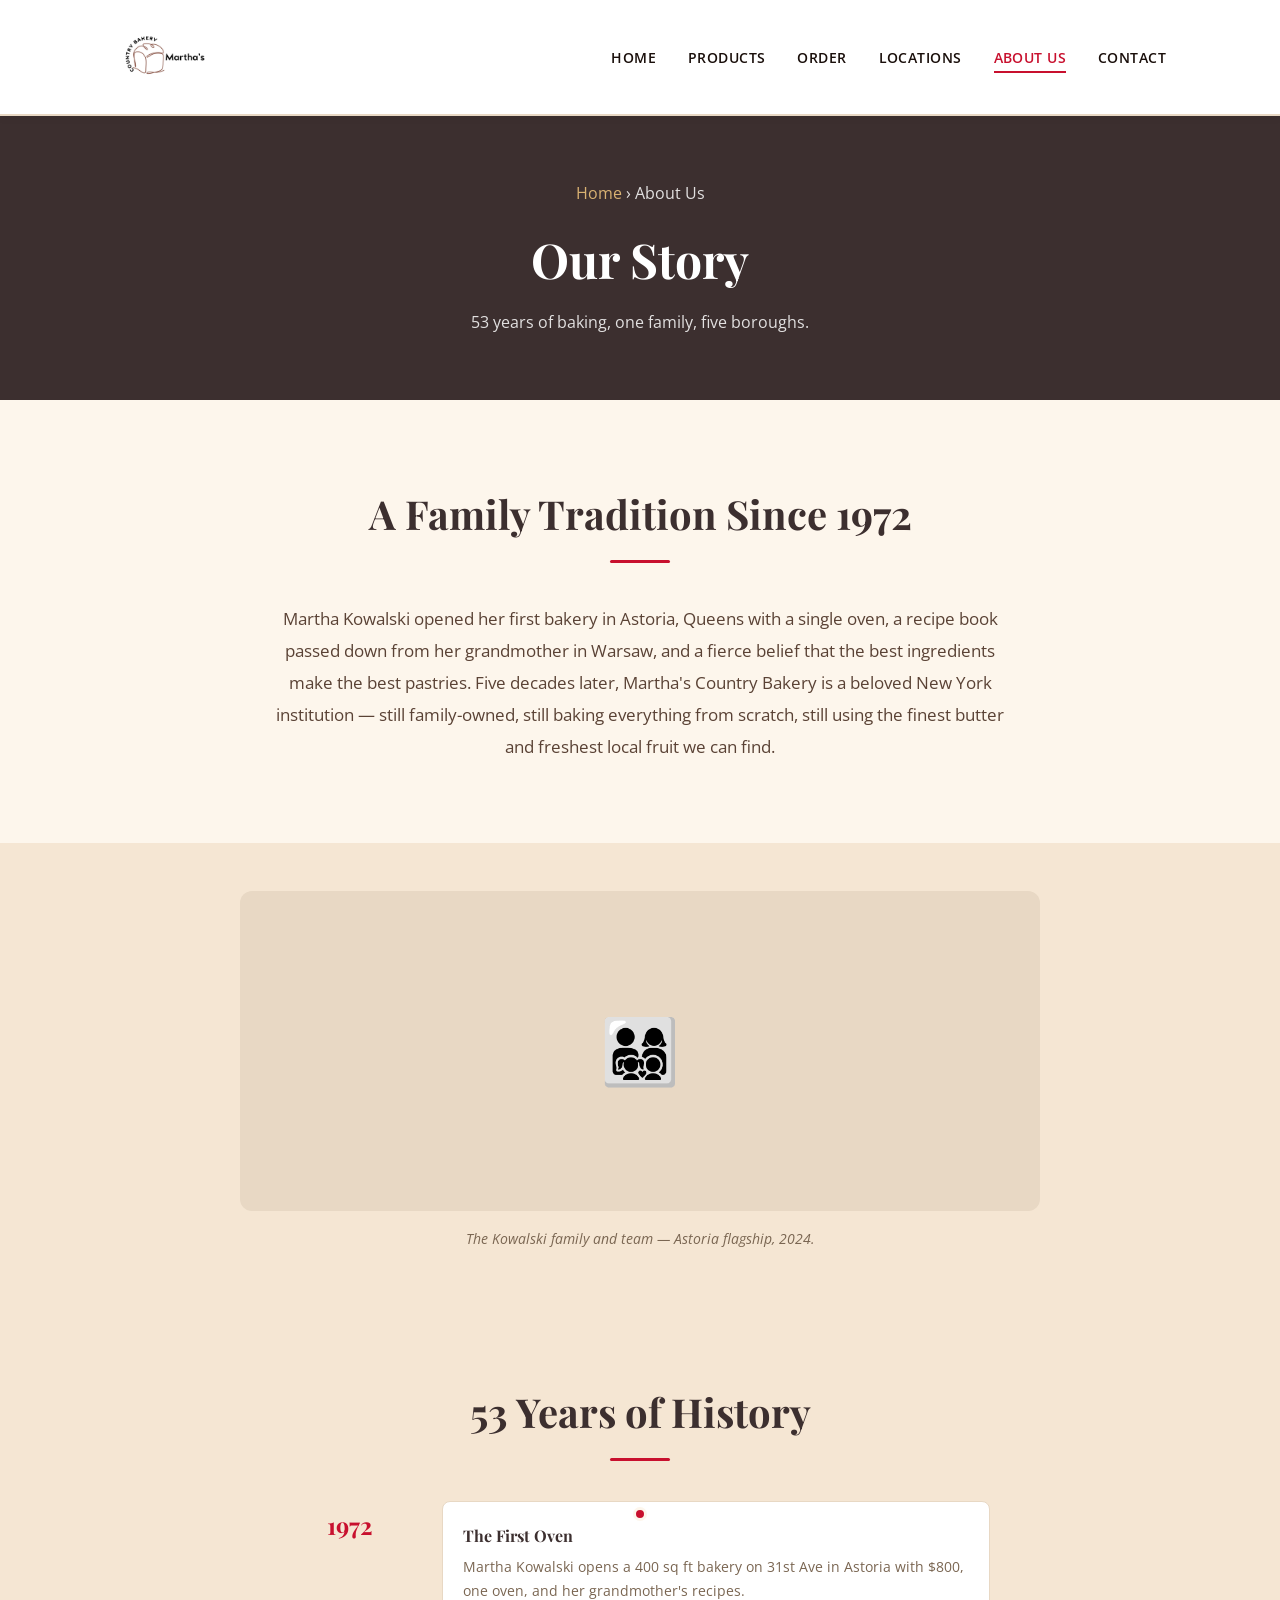
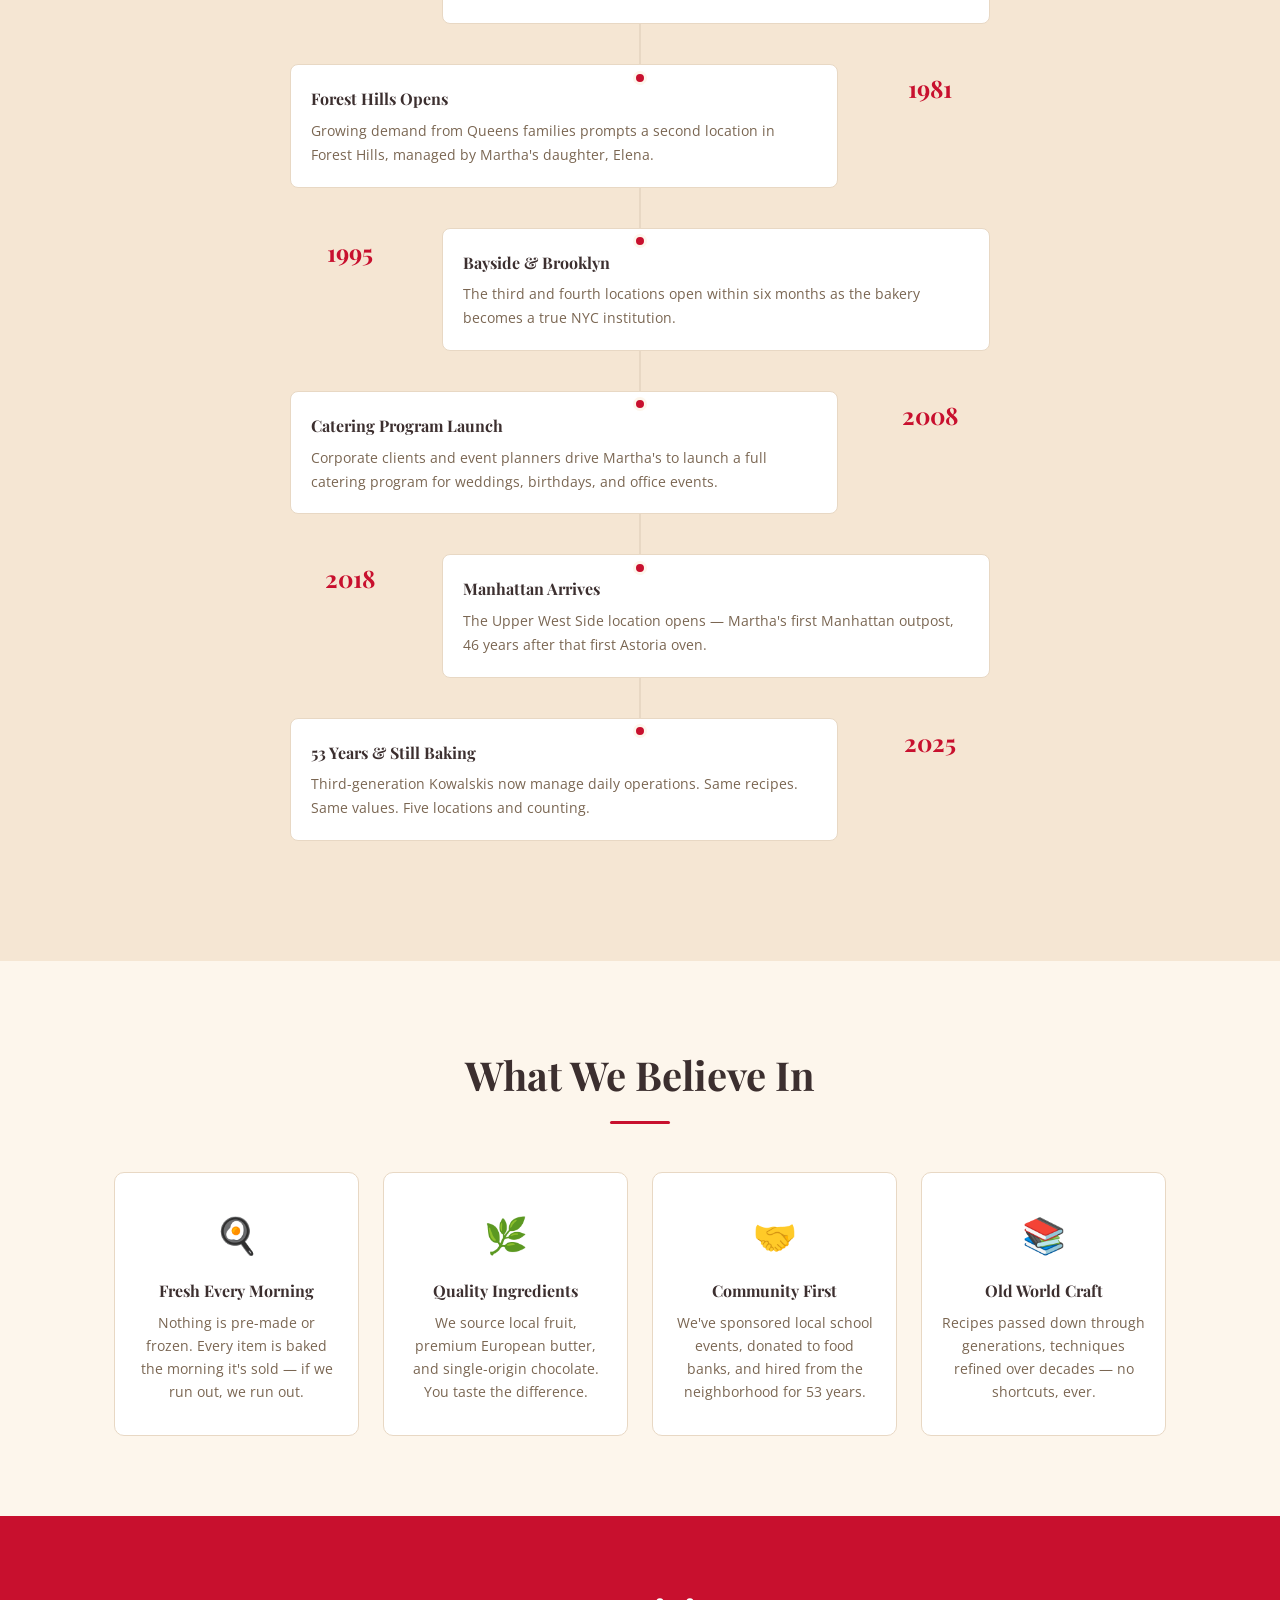
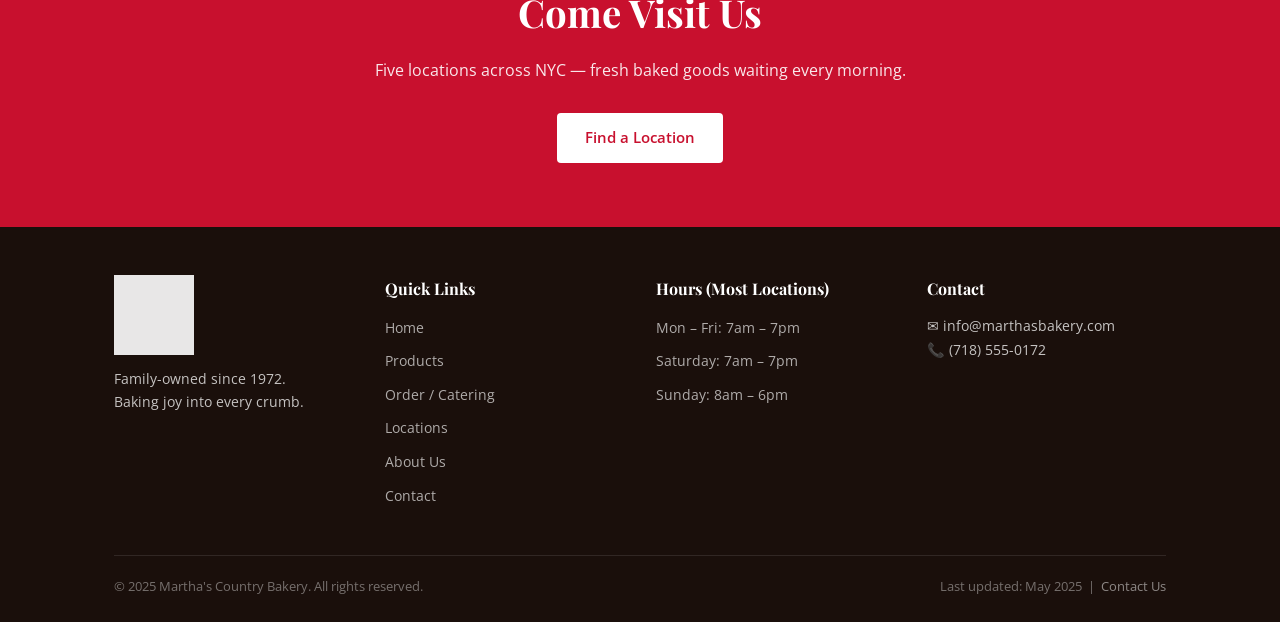
==== about.html @ 0a15c0d5 "Initial commit — Martha's Country Bakery website 5-page responsive bakery site (HTML, CSS, JavaScrip" ====
<!DOCTYPE html>
<html lang="en">
<head>
  <meta charset="UTF-8" />
  <meta name="viewport" content="width=device-width, initial-scale=1.0" />
  <title>About Us &mdash; Martha's Country Bakery</title>
  <link rel="stylesheet" href="css/styles.css" />
  <link rel="icon" type="image/png" href="images/favicon.png" />
</head>
<body>

  <!-- HEADER -->
  <header>
    <div class="nav-inner">
      <a href="index.html" class="logo">
        <img src="images/logo.jpg" alt="Martha's Country Bakery logo" />
      </a>
      <button class="hamburger" aria-label="Toggle navigation" aria-expanded="false">
        <span></span><span></span><span></span>
      </button>
      <nav>
        <ul>
          <li><a href="index.html">Home</a></li>
          <li><a href="products.html">Products</a></li>
          <li><a href="order.html">Order</a></li>
          <li><a href="locations.html">Locations</a></li>
          <li><a href="about.html">About Us</a></li>
          <li><a href="contact.html">Contact</a></li>
        </ul>
      </nav>
    </div>
  </header>

  <!-- PAGE HERO -->
  <div class="page-hero">
    <p class="breadcrumb"><a href="index.html">Home</a> &rsaquo; About Us</p>
    <h1>Our Story</h1>
    <p>53 years of baking, one family, five boroughs.</p>
  </div>

  <!-- INTRO -->
  <section class="section">
    <div class="container" style="max-width:780px; text-align:center;">
      <h2 class="section-title">A Family Tradition Since 1972</h2>
      <div class="divider"></div>
      <p style="font-size:1.05rem; color:#5a4235; line-height:1.9;">
        Martha Kowalski opened her first bakery in Astoria, Queens with a single oven, a recipe book passed down from her grandmother in Warsaw, and a fierce belief that the best ingredients make the best pastries. Five decades later, Martha's Country Bakery is a beloved New York institution — still family-owned, still baking everything from scratch, still using the finest butter and freshest local fruit we can find.
      </p>
    </div>
  </section>

  <!-- TEAM PHOTO PLACEHOLDER -->
  <div style="background:var(--cream); padding:3rem 0; text-align:center;">
    <div class="container">
      <div style="width:100%; max-width:800px; height:320px; background:var(--border); border-radius:12px; margin:0 auto; display:flex; align-items:center; justify-content:center; font-size:4rem;" role="img" aria-label="Team photo placeholder">
        &#128104;&#8205;&#128105;&#8205;&#128103;&#8205;&#128102;
      </div>
      <p style="margin-top:1rem; font-size:0.85rem; color:#7a6652; font-style:italic;">The Kowalski family and team — Astoria flagship, 2024.</p>
    </div>
  </div>

  <!-- TIMELINE -->
  <section class="section section-alt">
    <div class="container">
      <h2 class="section-title">53 Years of History</h2>
      <div class="divider"></div>

      <div class="timeline">

        <div class="timeline-item">
          <div class="timeline-year">1972</div>
          <div class="timeline-dot"></div>
          <div class="timeline-body">
            <h3>The First Oven</h3>
            <p>Martha Kowalski opens a 400 sq ft bakery on 31st Ave in Astoria with $800, one oven, and her grandmother's recipes.</p>
          </div>
        </div>

        <div class="timeline-item">
          <div class="timeline-year">1981</div>
          <div class="timeline-dot"></div>
          <div class="timeline-body">
            <h3>Forest Hills Opens</h3>
            <p>Growing demand from Queens families prompts a second location in Forest Hills, managed by Martha's daughter, Elena.</p>
          </div>
        </div>

        <div class="timeline-item">
          <div class="timeline-year">1995</div>
          <div class="timeline-dot"></div>
          <div class="timeline-body">
            <h3>Bayside &amp; Brooklyn</h3>
            <p>The third and fourth locations open within six months as the bakery becomes a true NYC institution.</p>
          </div>
        </div>

        <div class="timeline-item">
          <div class="timeline-year">2008</div>
          <div class="timeline-dot"></div>
          <div class="timeline-body">
            <h3>Catering Program Launch</h3>
            <p>Corporate clients and event planners drive Martha's to launch a full catering program for weddings, birthdays, and office events.</p>
          </div>
        </div>

        <div class="timeline-item">
          <div class="timeline-year">2018</div>
          <div class="timeline-dot"></div>
          <div class="timeline-body">
            <h3>Manhattan Arrives</h3>
            <p>The Upper West Side location opens — Martha's first Manhattan outpost, 46 years after that first Astoria oven.</p>
          </div>
        </div>

        <div class="timeline-item">
          <div class="timeline-year">2025</div>
          <div class="timeline-dot"></div>
          <div class="timeline-body">
            <h3>53 Years &amp; Still Baking</h3>
            <p>Third-generation Kowalskis now manage daily operations. Same recipes. Same values. Five locations and counting.</p>
          </div>
        </div>

      </div>
    </div>
  </section>

  <!-- VALUES -->
  <section class="section">
    <div class="container">
      <h2 class="section-title">What We Believe In</h2>
      <div class="divider"></div>
      <div class="values-grid">
        <div class="value-card">
          <div class="icon">&#127859;</div>
          <h3>Fresh Every Morning</h3>
          <p>Nothing is pre-made or frozen. Every item is baked the morning it's sold — if we run out, we run out.</p>
        </div>
        <div class="value-card">
          <div class="icon">&#127807;</div>
          <h3>Quality Ingredients</h3>
          <p>We source local fruit, premium European butter, and single-origin chocolate. You taste the difference.</p>
        </div>
        <div class="value-card">
          <div class="icon">&#129309;</div>
          <h3>Community First</h3>
          <p>We've sponsored local school events, donated to food banks, and hired from the neighborhood for 53 years.</p>
        </div>
        <div class="value-card">
          <div class="icon">&#128218;</div>
          <h3>Old World Craft</h3>
          <p>Recipes passed down through generations, techniques refined over decades — no shortcuts, ever.</p>
        </div>
      </div>
    </div>
  </section>

  <!-- CTA -->
  <section class="cta-banner">
    <div class="container">
      <h2>Come Visit Us</h2>
      <p>Five locations across NYC — fresh baked goods waiting every morning.</p>
      <a href="locations.html" class="btn">Find a Location</a>
    </div>
  </section>

  <!-- FOOTER -->
  <footer>
    <div class="container">
      <div class="footer-grid">
        <div class="footer-col">
          <div class="footer-logo">
            <img src="images/logo.jpg" alt="Martha's Country Bakery" />
          </div>
          <p>Family-owned since 1972.<br>Baking joy into every crumb.</p>
        </div>
        <div class="footer-col">
          <h4>Quick Links</h4>
          <ul>
            <li><a href="index.html">Home</a></li>
            <li><a href="products.html">Products</a></li>
            <li><a href="order.html">Order / Catering</a></li>
            <li><a href="locations.html">Locations</a></li>
            <li><a href="about.html">About Us</a></li>
            <li><a href="contact.html">Contact</a></li>
          </ul>
        </div>
        <div class="footer-col">
          <h4>Hours (Most Locations)</h4>
          <ul>
            <li><a>Mon – Fri: 7am – 7pm</a></li>
            <li><a>Saturday: 7am – 7pm</a></li>
            <li><a>Sunday: 8am – 6pm</a></li>
          </ul>
        </div>
        <div class="footer-col">
          <h4>Contact</h4>
          <p>&#9993; <a href="mailto:info@marthasbakery.com">info@marthasbakery.com</a></p>
          <p>&#128222; (718) 555-0172</p>
        </div>
      </div>
      <div class="footer-bottom">
        <p>&copy; 2025 Martha's Country Bakery. All rights reserved.</p>
        <p>Last updated: May 2025 &nbsp;|&nbsp; <a href="contact.html">Contact Us</a></p>
      </div>
    </div>
  </footer>

  <script src="js/main.js"></script>
</body>
</html>
---- css/styles.css ----
@import url('https://fonts.googleapis.com/css2?family=Playfair+Display:wght@400;600;700&family=Open+Sans:wght@300;400;600&display=swap');

/* Reset & Base */
*, *::before, *::after { box-sizing: border-box; margin: 0; padding: 0; }

:root {
  --vanilla:    #FDF6EC;
  --chocolate:  #3C2F2F;
  --espresso:   #1A0F0B;
  --red:        #C8102E;
  --cream:      #F5E6D3;
  --light-gray: #f9f5f0;
  --border:     #e8d8c4;
}

html { scroll-behavior: smooth; }

body {
  font-family: 'Open Sans', sans-serif;
  background-color: var(--vanilla);
  color: var(--espresso);
  line-height: 1.7;
}

h1, h2, h3, h4 {
  font-family: 'Playfair Display', serif;
  color: var(--chocolate);
}

a { color: inherit; text-decoration: none; }
img { max-width: 100%; display: block; }

.container {
  max-width: 1100px;
  margin: 0 auto;
  padding: 0 1.5rem;
}

/* Buttons */
.btn {
  display: inline-block;
  padding: 0.75rem 1.75rem;
  border-radius: 4px;
  font-family: 'Open Sans', sans-serif;
  font-weight: 600;
  font-size: 0.95rem;
  cursor: pointer;
  transition: background 0.2s, transform 0.15s;
  border: none;
}
.btn-primary {
  background: var(--red);
  color: #fff;
}
.btn-primary:hover { background: #a50d26; transform: translateY(-1px); }
.btn-outline {
  background: transparent;
  border: 2px solid var(--chocolate);
  color: var(--chocolate);
}
.btn-outline:hover { background: var(--chocolate); color: #fff; }

/* Header / Nav */
header {
  background: #fff;
  border-bottom: 2px solid var(--border);
  position: sticky;
  top: 0;
  z-index: 100;
  box-shadow: 0 2px 8px rgba(0,0,0,0.06);
}

.nav-inner {
  display: flex;
  align-items: center;
  justify-content: space-between;
  padding: 0.6rem 1.5rem;
  max-width: 1100px;
  margin: 0 auto;
}

.logo img { height: 95px; width: auto; }

nav ul {
  list-style: none;
  display: flex;
  gap: 2rem;
}

nav ul li a {
  font-weight: 600;
  font-size: 0.9rem;
  letter-spacing: 0.03em;
  text-transform: uppercase;
  color: var(--espresso);
  transition: color 0.2s;
  padding-bottom: 4px;
  border-bottom: 2px solid transparent;
}

nav ul li a:hover,
nav ul li a.active {
  color: var(--red);
  border-bottom-color: var(--red);
}

/* Hamburger */
.hamburger {
  display: none;
  flex-direction: column;
  gap: 5px;
  background: none;
  border: none;
  cursor: pointer;
  padding: 4px;
}
.hamburger span {
  display: block;
  width: 26px;
  height: 2px;
  background: var(--espresso);
  border-radius: 2px;
  transition: all 0.3s;
}

/* Hero Section */
.hero {
  position: relative;
  height: 90vh;
  min-height: 500px;
  overflow: hidden;
  display: flex;
  align-items: center;
  justify-content: center;
  text-align: center;
  background: var(--chocolate);
}

.hero-slides { position: absolute; inset: 0; }

.hero-slide {
  position: absolute;
  inset: 0;
  background-size: cover;
  background-position: center;
  opacity: 0;
  transition: opacity 1s ease;
}
.hero-slide.active { opacity: 1; }

.hero-slide { background-color: var(--chocolate); }

.hero-overlay {
  position: absolute;
  inset: 0;
  background: rgba(26,15,11,0.55);
}

.hero-content {
  position: relative;
  z-index: 2;
  color: #fff;
  max-width: 680px;
  padding: 2rem;
}

.hero-content .tagline {
  font-size: 0.85rem;
  letter-spacing: 0.2em;
  text-transform: uppercase;
  color: #f5c97e;
  margin-bottom: 1rem;
}

.hero-content h1 {
  font-size: clamp(2.2rem, 6vw, 3.8rem);
  color: #fff;
  line-height: 1.15;
  margin-bottom: 1.25rem;
}

.hero-content p {
  font-size: 1.1rem;
  color: rgba(255,255,255,0.88);
  margin-bottom: 2rem;
}

.hero-btns { display: flex; gap: 1rem; justify-content: center; flex-wrap: wrap; }

.hero-dots {
  position: absolute;
  bottom: 1.5rem;
  left: 50%;
  transform: translateX(-50%);
  display: flex;
  gap: 8px;
  z-index: 3;
}
.hero-dots button {
  width: 10px; height: 10px;
  border-radius: 50%;
  border: none;
  background: rgba(255,255,255,0.4);
  cursor: pointer;
  transition: background 0.2s;
}
.hero-dots button.active { background: #fff; }

/* --- Section Utility --- */
.section { padding: 5rem 0; }
.section-alt { background: var(--cream); }
.section-title {
  text-align: center;
  font-size: clamp(1.8rem, 4vw, 2.5rem);
  margin-bottom: 0.5rem;
}
.section-sub {
  text-align: center;
  color: #7a6652;
  margin-bottom: 3rem;
  font-size: 0.95rem;
}
.divider {
  width: 60px; height: 3px;
  background: var(--red);
  margin: 0.75rem auto 2.5rem;
  border-radius: 2px;
}

/* --- Specials Strip --- */
.specials-strip {
  background: var(--chocolate);
  color: #fff;
  padding: 1.2rem 0;
  text-align: center;
}
.specials-strip p {
  font-size: 0.9rem;
  letter-spacing: 0.05em;
}
.specials-strip strong { color: #f5c97e; }

/* --- Location Cards --- */
.location-grid {
  display: grid;
  grid-template-columns: repeat(auto-fit, minmax(200px, 1fr));
  gap: 1.5rem;
}

.location-card {
  background: #fff;
  border: 1px solid var(--border);
  border-radius: 8px;
  padding: 1.5rem;
  text-align: center;
  transition: box-shadow 0.2s, transform 0.2s;
}
.location-card:hover { box-shadow: 0 6px 20px rgba(0,0,0,0.08); transform: translateY(-3px); }
.location-card .pin { font-size: 1.8rem; margin-bottom: 0.5rem; }
.location-card h3 { font-size: 1.05rem; margin-bottom: 0.25rem; }
.location-card p { font-size: 0.85rem; color: #7a6652; }
.location-card .hours { margin-top: 0.5rem; font-size: 0.8rem; color: var(--red); font-weight: 600; }

/*  Product Grid */
.product-grid {
  display: grid;
  grid-template-columns: repeat(auto-fit, minmax(240px, 1fr));
  gap: 2rem;
}

.product-card {
  background: #fff;
  border-radius: 10px;
  overflow: hidden;
  border: 1px solid var(--border);
  transition: box-shadow 0.2s, transform 0.2s;
}
.product-card:hover { box-shadow: 0 8px 24px rgba(0,0,0,0.1); transform: translateY(-4px); }

.product-img {
  width: 100%;
  height: 200px;
  object-fit: cover;
  background: var(--cream);
  display: flex;
  align-items: center;
  justify-content: center;
  font-size: 3rem;
}

.product-info { padding: 1.25rem; }
.product-info h3 { font-size: 1.1rem; margin-bottom: 0.25rem; }
.product-info p { font-size: 0.85rem; color: #7a6652; margin-bottom: 0.75rem; }
.product-price { font-weight: 700; color: var(--red); font-size: 1.05rem; }

/*  Filter Tabs  */
.filter-tabs {
  display: flex;
  gap: 0.5rem;
  flex-wrap: wrap;
  justify-content: center;
  margin-bottom: 2.5rem;
}
.filter-tab {
  padding: 0.5rem 1.25rem;
  border: 2px solid var(--border);
  border-radius: 30px;
  background: #fff;
  cursor: pointer;
  font-size: 0.88rem;
  font-weight: 600;
  transition: all 0.2s;
}
.filter-tab.active,
.filter-tab:hover {
  background: var(--chocolate);
  border-color: var(--chocolate);
  color: #fff;
}

/* --- CTA Banner --- */
.cta-banner {
  background: var(--red);
  color: #fff;
  text-align: center;
  padding: 4rem 1.5rem;
}
.cta-banner h2 { color: #fff; font-size: clamp(1.6rem, 4vw, 2.4rem); margin-bottom: 0.75rem; }
.cta-banner p { margin-bottom: 1.75rem; opacity: 0.9; }
.cta-banner .btn {
  background: #fff;
  color: var(--red);
}
.cta-banner .btn:hover { background: var(--cream); }

/* Page Hero (inner pages)  */
.page-hero {
  background: var(--chocolate);
  color: #fff;
  text-align: center;
  padding: 4rem 1.5rem;
}
.page-hero h1 { color: #fff; font-size: clamp(2rem, 5vw, 3rem); margin-bottom: 0.5rem; }
.page-hero p { opacity: 0.85; font-size: 1rem; }
.breadcrumb {
  font-size: 0.8rem;
  opacity: 0.65;
  margin-bottom: 0.75rem;
}
.breadcrumb a { color: #f5c97e; }

/* Contact / Order Form  */
.form-section { max-width: 720px; margin: 0 auto; }

.form-grid {
  display: grid;
  grid-template-columns: 1fr 1fr;
  gap: 1.25rem;
}
.form-group { display: flex; flex-direction: column; gap: 0.4rem; }
.form-group.full { grid-column: 1 / -1; }

label {
  font-size: 0.85rem;
  font-weight: 600;
  color: var(--espresso);
}

input, select, textarea {
  padding: 0.7rem 0.9rem;
  border: 1.5px solid var(--border);
  border-radius: 5px;
  font-family: 'Open Sans', sans-serif;
  font-size: 0.95rem;
  background: #fff;
  color: var(--espresso);
  transition: border-color 0.2s;
}
input:focus, select:focus, textarea:focus {
  outline: none;
  border-color: var(--chocolate);
}
input.error, select.error, textarea.error { border-color: var(--red); }

.error-msg {
  font-size: 0.78rem;
  color: var(--red);
  display: none;
}
.error-msg.visible { display: block; }

textarea { resize: vertical; min-height: 120px; }

.form-submit { text-align: center; margin-top: 1.75rem; }

/* Locations Page  */
.location-detail-grid {
  display: grid;
  grid-template-columns: repeat(auto-fit, minmax(300px, 1fr));
  gap: 2rem;
}

.location-detail-card {
  background: #fff;
  border: 1px solid var(--border);
  border-radius: 10px;
  overflow: hidden;
}
.location-map-iframe {
  width: 100%;
  height: 220px;
  border: 0;
  display: block;






  border-bottom: 1px solid var(--border);
}
.location-detail-info { padding: 1.5rem; }
.location-detail-info h3 { margin-bottom: 0.5rem; }
.location-detail-info p { font-size: 0.9rem; color: #7a6652; margin-bottom: 0.25rem; }
.hours-table { width: 100%; margin-top: 0.75rem; font-size: 0.85rem; border-collapse: collapse; }
.hours-table td { padding: 0.25rem 0; }
.hours-table td:last-child { text-align: right; color: var(--espresso); font-weight: 600; }

/* --- About Page --- */
.timeline { position: relative; max-width: 700px; margin: 0 auto; }
.timeline::before {
  content: '';
  position: absolute;
  left: 50%;
  top: 0; bottom: 0;
  width: 2px;
  background: var(--border);
  transform: translateX(-50%);
}
.timeline-item {
  display: flex;
  gap: 2rem;
  margin-bottom: 2.5rem;
  position: relative;
}
.timeline-item:nth-child(odd) { flex-direction: row; }
.timeline-item:nth-child(even) { flex-direction: row-reverse; }

.timeline-year {
  flex: 0 0 120px;
  text-align: center;
  font-family: 'Playfair Display', serif;
  font-size: 1.5rem;
  font-weight: 700;
  color: var(--red);
  padding-top: 0.25rem;
}
.timeline-dot {
  position: absolute;
  left: 50%;
  top: 0.4rem;
  width: 14px; height: 14px;
  background: var(--red);
  border-radius: 50%;
  transform: translateX(-50%);
  border: 3px solid var(--vanilla);
}
.timeline-body { flex: 1; background: #fff; border: 1px solid var(--border); border-radius: 8px; padding: 1.25rem; }
.timeline-body h3 { margin-bottom: 0.4rem; font-size: 1rem; }
.timeline-body p { font-size: 0.88rem; color: #7a6652; }

/* Values */
.values-grid {
  display: grid;
  grid-template-columns: repeat(auto-fit, minmax(200px, 1fr));
  gap: 1.5rem;
  margin-top: 3rem;
}
.value-card {
  text-align: center;
  padding: 2rem 1.25rem;
  background: #fff;
  border-radius: 10px;
  border: 1px solid var(--border);
}
.value-card .icon { font-size: 2.2rem; margin-bottom: 0.75rem; }
.value-card h3 { font-size: 1rem; margin-bottom: 0.4rem; }
.value-card p { font-size: 0.85rem; color: #7a6652; }

/* --- Customer Favorites (home page) --- */
.favorites-section {
  background: linear-gradient(160deg, #2a1a14 0%, #3C2F2F 50%, #5c3520 100%);
  padding: 5rem 0;
}
.favorites-section .section-title { color: #f5e6d3; }
.favorites-section .section-sub   { color: rgba(245,230,211,0.65); }
.favorites-section .divider       { background: #C8102E; }

.favorites-grid {
  display: grid;
  grid-template-columns: repeat(3, 1fr);
  gap: 2rem;
}

.fav-card {
  background: rgba(255,255,255,0.06);
  border: 1px solid rgba(255,255,255,0.12);
  border-radius: 12px;
  overflow: hidden;
  transition: transform 0.2s, background 0.2s;
  backdrop-filter: blur(4px);
}
.fav-card:hover {
  transform: translateY(-5px);
  background: rgba(255,255,255,0.11);
}
.fav-card:nth-child(2) {
  border-color: rgba(200,16,46,0.5);
  background: rgba(200,16,46,0.08);
}

.fav-img {
  width: 100%;
  height: 200px;
  display: flex;
  align-items: center;
  justify-content: center;
  font-size: 4rem;
  background: rgba(0,0,0,0.2);
  border-bottom: 1px solid rgba(255,255,255,0.08);
}
.fav-card:nth-child(2) .fav-img { background: rgba(200,16,46,0.15); }

.fav-info { padding: 1.4rem; }
.fav-info h3 { color: #f5e6d3; font-size: 1.1rem; margin-bottom: 0.35rem; }
.fav-info p  { color: rgba(245,230,211,0.65); font-size: 0.85rem; margin-bottom: 0.9rem; }
.fav-badge {
  display: inline-block;
  background: var(--red);
  color: #fff;
  font-size: 0.8rem;
  font-weight: 700;
  padding: 0.25rem 0.75rem;
  border-radius: 20px;
  letter-spacing: 0.03em;
}
.fav-card:nth-child(1) .fav-badge { background: #7a4f2a; }
.fav-card:nth-child(3) .fav-badge { background: #7a4f2a; }

.favorites-cta { text-align: center; margin-top: 2.5rem; }
.favorites-cta .btn-outline {
  border-color: rgba(245,230,211,0.5);
  color: #f5e6d3;
}
.favorites-cta .btn-outline:hover {
  background: rgba(245,230,211,0.12);
  border-color: #f5e6d3;
}

@media (max-width: 768px) {
  .favorites-grid { grid-template-columns: 1fr; }
}

/* --- Email Signup --- */
.email-signup {
  background: var(--cream);
  padding: 3rem 1.5rem;
  text-align: center;
}
.email-signup h2 { margin-bottom: 0.5rem; }
.email-signup p { color: #7a6652; margin-bottom: 1.5rem; }
.signup-form {
  display: flex;
  gap: 0.75rem;
  max-width: 450px;
  margin: 0 auto;
  flex-wrap: wrap;
  justify-content: center;
}
.signup-form input { flex: 1; min-width: 200px; }

/* --- Footer --- */
footer {
  background: var(--espresso);
  color: rgba(255,255,255,0.75);
  padding: 3rem 0 1.5rem;
}
.footer-grid {
  display: grid;
  grid-template-columns: repeat(auto-fit, minmax(180px, 1fr));
  gap: 2rem;
  margin-bottom: 2.5rem;
}
.footer-col h4 {
  font-family: 'Playfair Display', serif;
  color: #fff;
  font-size: 1rem;
  margin-bottom: 0.75rem;
}
.footer-col ul { list-style: none; }
.footer-col ul li { margin-bottom: 0.4rem; }
.footer-col ul li a { font-size: 0.88rem; color: rgba(255,255,255,0.65); transition: color 0.2s; }
.footer-col ul li a:hover { color: #f5c97e; }
.footer-col p { font-size: 0.88rem; }
.footer-logo img { height: 80px; width: auto; filter: brightness(0) invert(1); opacity: 0.9; margin-bottom: 0.75rem; }

.footer-bottom {
  border-top: 1px solid rgba(255,255,255,0.1);
  padding-top: 1.25rem;
  display: flex;
  justify-content: space-between;
  align-items: center;
  flex-wrap: wrap;
  gap: 0.5rem;
  font-size: 0.8rem;
  color: rgba(255,255,255,0.4);
}
.footer-bottom a { color: rgba(255,255,255,0.5); }
.footer-bottom a:hover { color: #f5c97e; }

/* --- Thank You Page --- */
.thankyou-section {
  min-height: 70vh;
  display: flex;
  align-items: center;
  justify-content: center;
  text-align: center;
  padding: 4rem 1.5rem;
}
.thankyou-box { max-width: 520px; }
.thankyou-box .icon { font-size: 4rem; margin-bottom: 1rem; }
.thankyou-box h1 { margin-bottom: 0.75rem; }
.thankyou-box p { color: #7a6652; margin-bottom: 2rem; }

/* ========================================
   Responsive
   ======================================== */
@media (max-width: 768px) {
  nav ul { display: none; flex-direction: column; gap: 0; }
  nav ul.open {
    display: flex;
    position: absolute;
    top: 100%;
    left: 0; right: 0;
    background: #fff;
    border-top: 1px solid var(--border);
    padding: 1rem 1.5rem;
    box-shadow: 0 8px 20px rgba(0,0,0,0.08);
  }
  nav ul li a { display: block; padding: 0.6rem 0; border-bottom: none; }
  .hamburger { display: flex; }
  header { position: relative; }

  .form-grid { grid-template-columns: 1fr; }

  .timeline::before { display: none; }
  .timeline-item { flex-direction: column !important; gap: 0.75rem; }
  .timeline-dot { display: none; }
  .timeline-year { flex: none; text-align: left; font-size: 1.2rem; }

  .footer-bottom { flex-direction: column; text-align: center; }

  /* Contact page two-col layout */
  .contact-two-col { grid-template-columns: 1fr !important; gap: 2rem !important; }
}

@media (max-width: 480px) {
  .hero-btns { flex-direction: column; align-items: center; }
  .hero-content h1 { font-size: 2rem; }
}
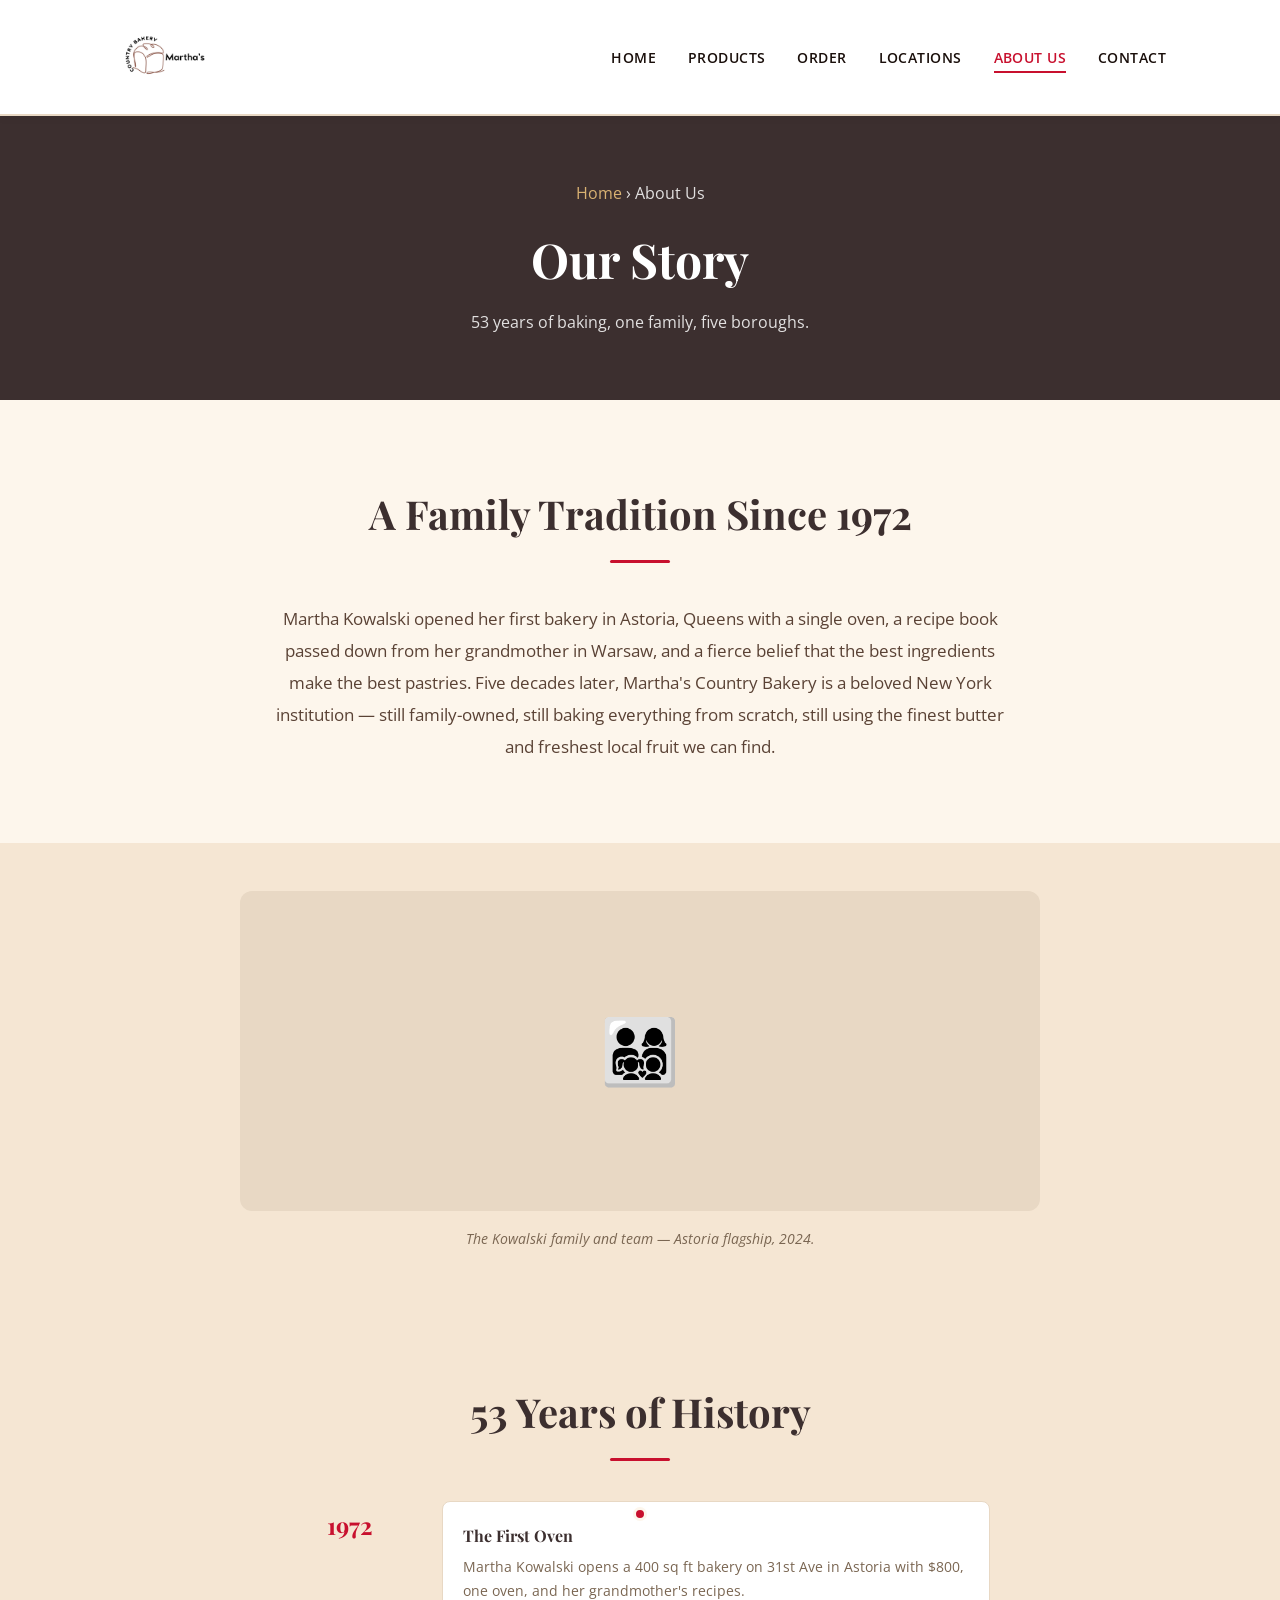
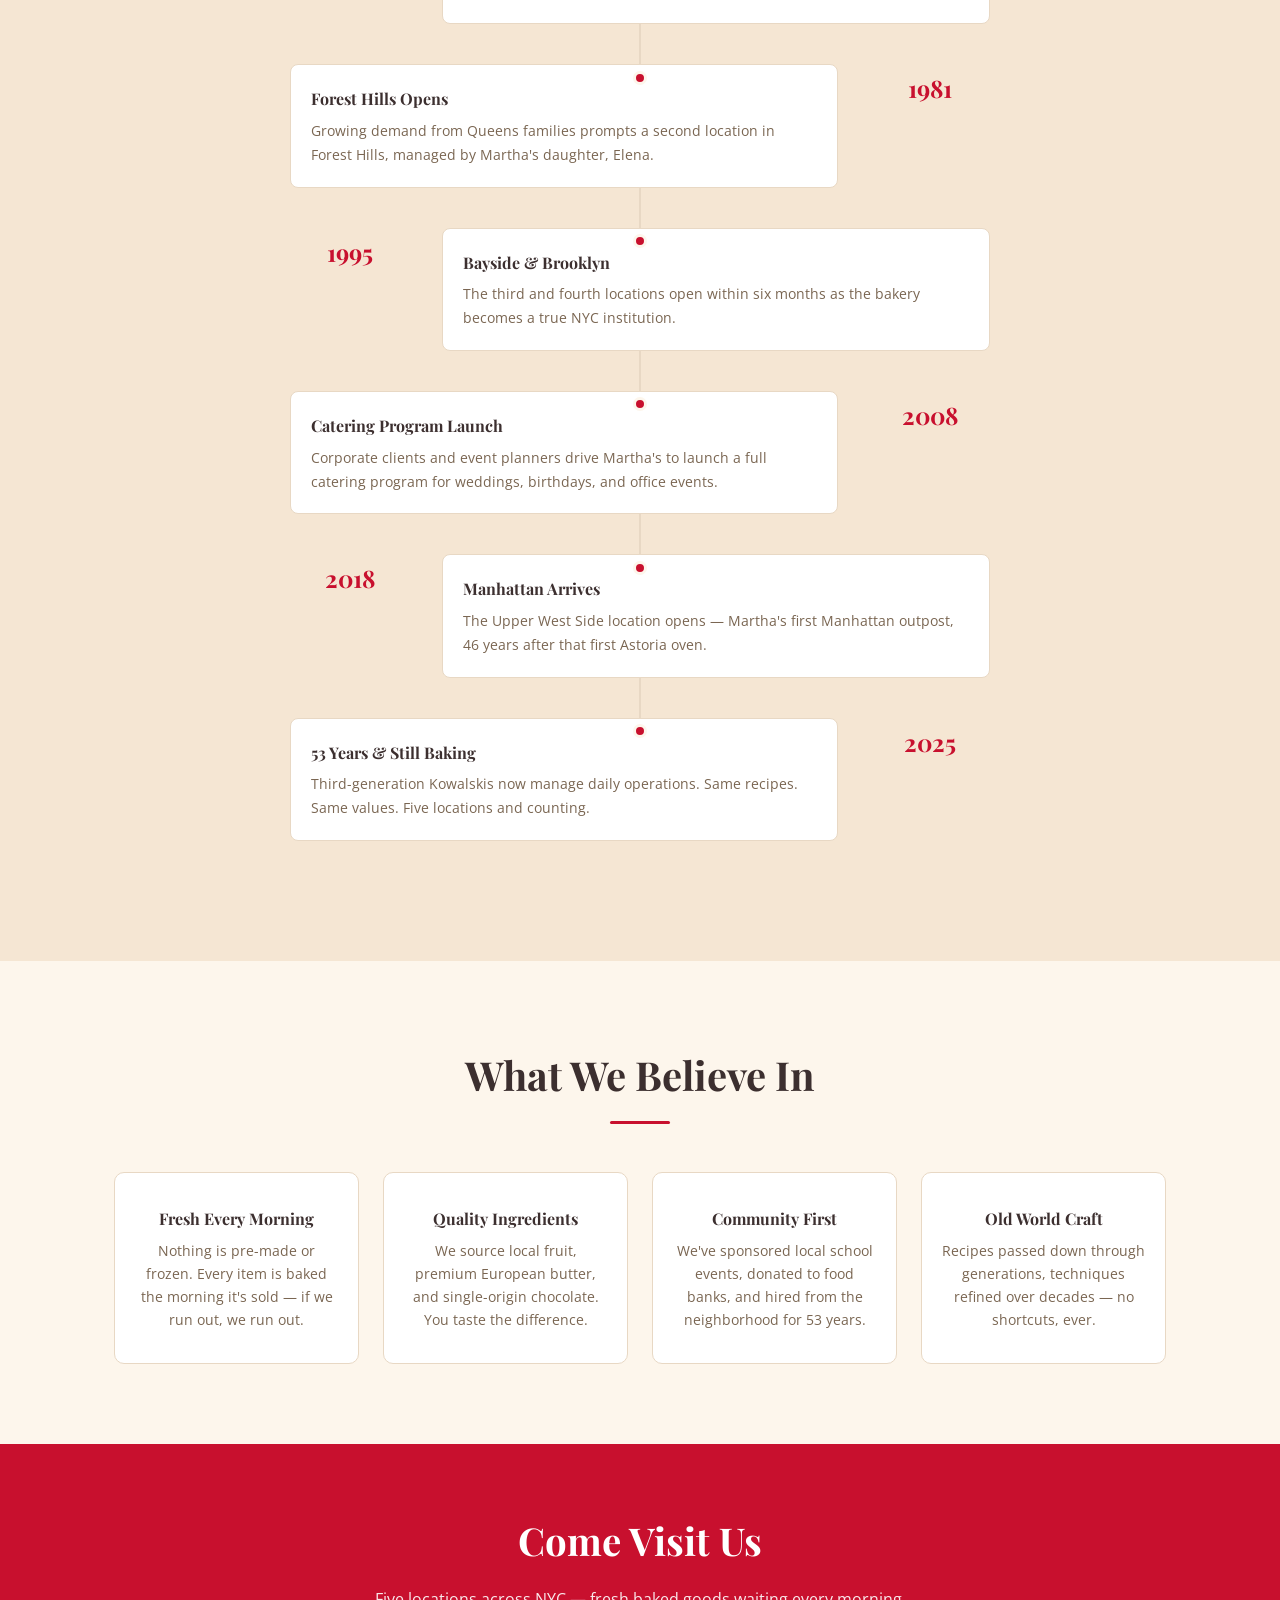
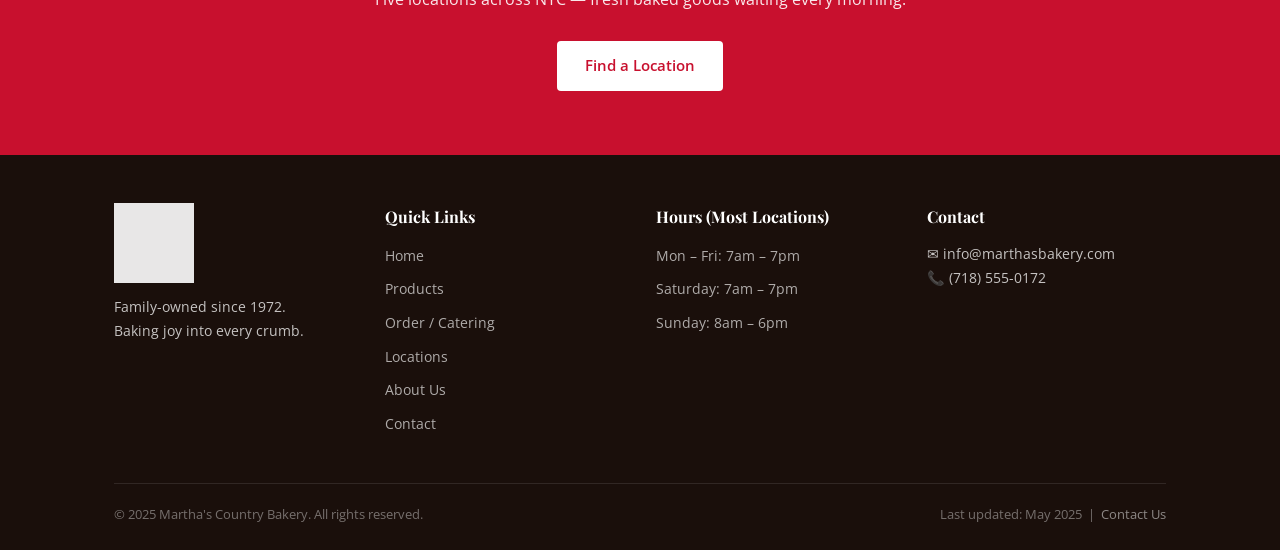
==== commit fa4f8791: "slight changes" ====
--- a/about.html
+++ b/about.html
@@ -132,22 +132,18 @@
       <div class="divider"></div>
       <div class="values-grid">
         <div class="value-card">
-          <div class="icon">&#127859;</div>
           <h3>Fresh Every Morning</h3>
           <p>Nothing is pre-made or frozen. Every item is baked the morning it's sold — if we run out, we run out.</p>
         </div>
         <div class="value-card">
-          <div class="icon">&#127807;</div>
           <h3>Quality Ingredients</h3>
           <p>We source local fruit, premium European butter, and single-origin chocolate. You taste the difference.</p>
         </div>
         <div class="value-card">
-          <div class="icon">&#129309;</div>
           <h3>Community First</h3>
           <p>We've sponsored local school events, donated to food banks, and hired from the neighborhood for 53 years.</p>
         </div>
         <div class="value-card">
-          <div class="icon">&#128218;</div>
           <h3>Old World Craft</h3>
           <p>Recipes passed down through generations, techniques refined over decades — no shortcuts, ever.</p>
         </div>
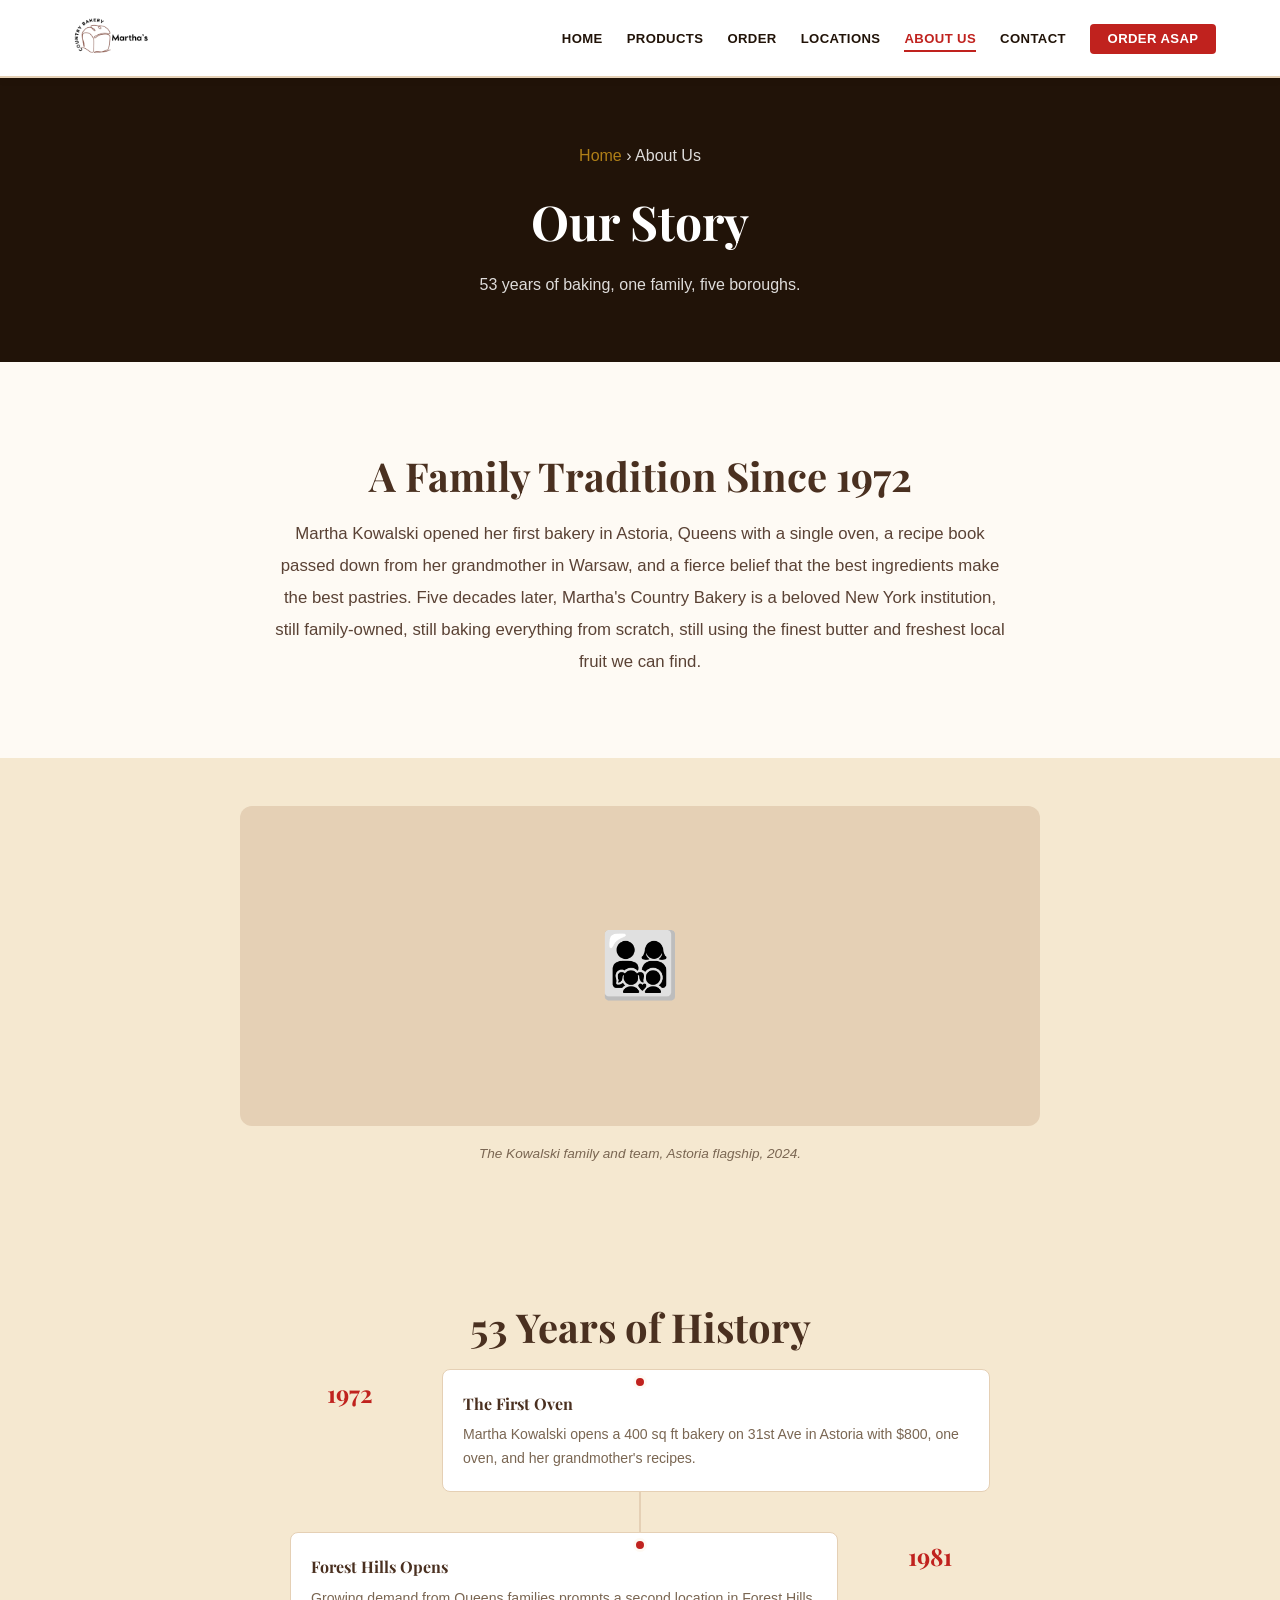
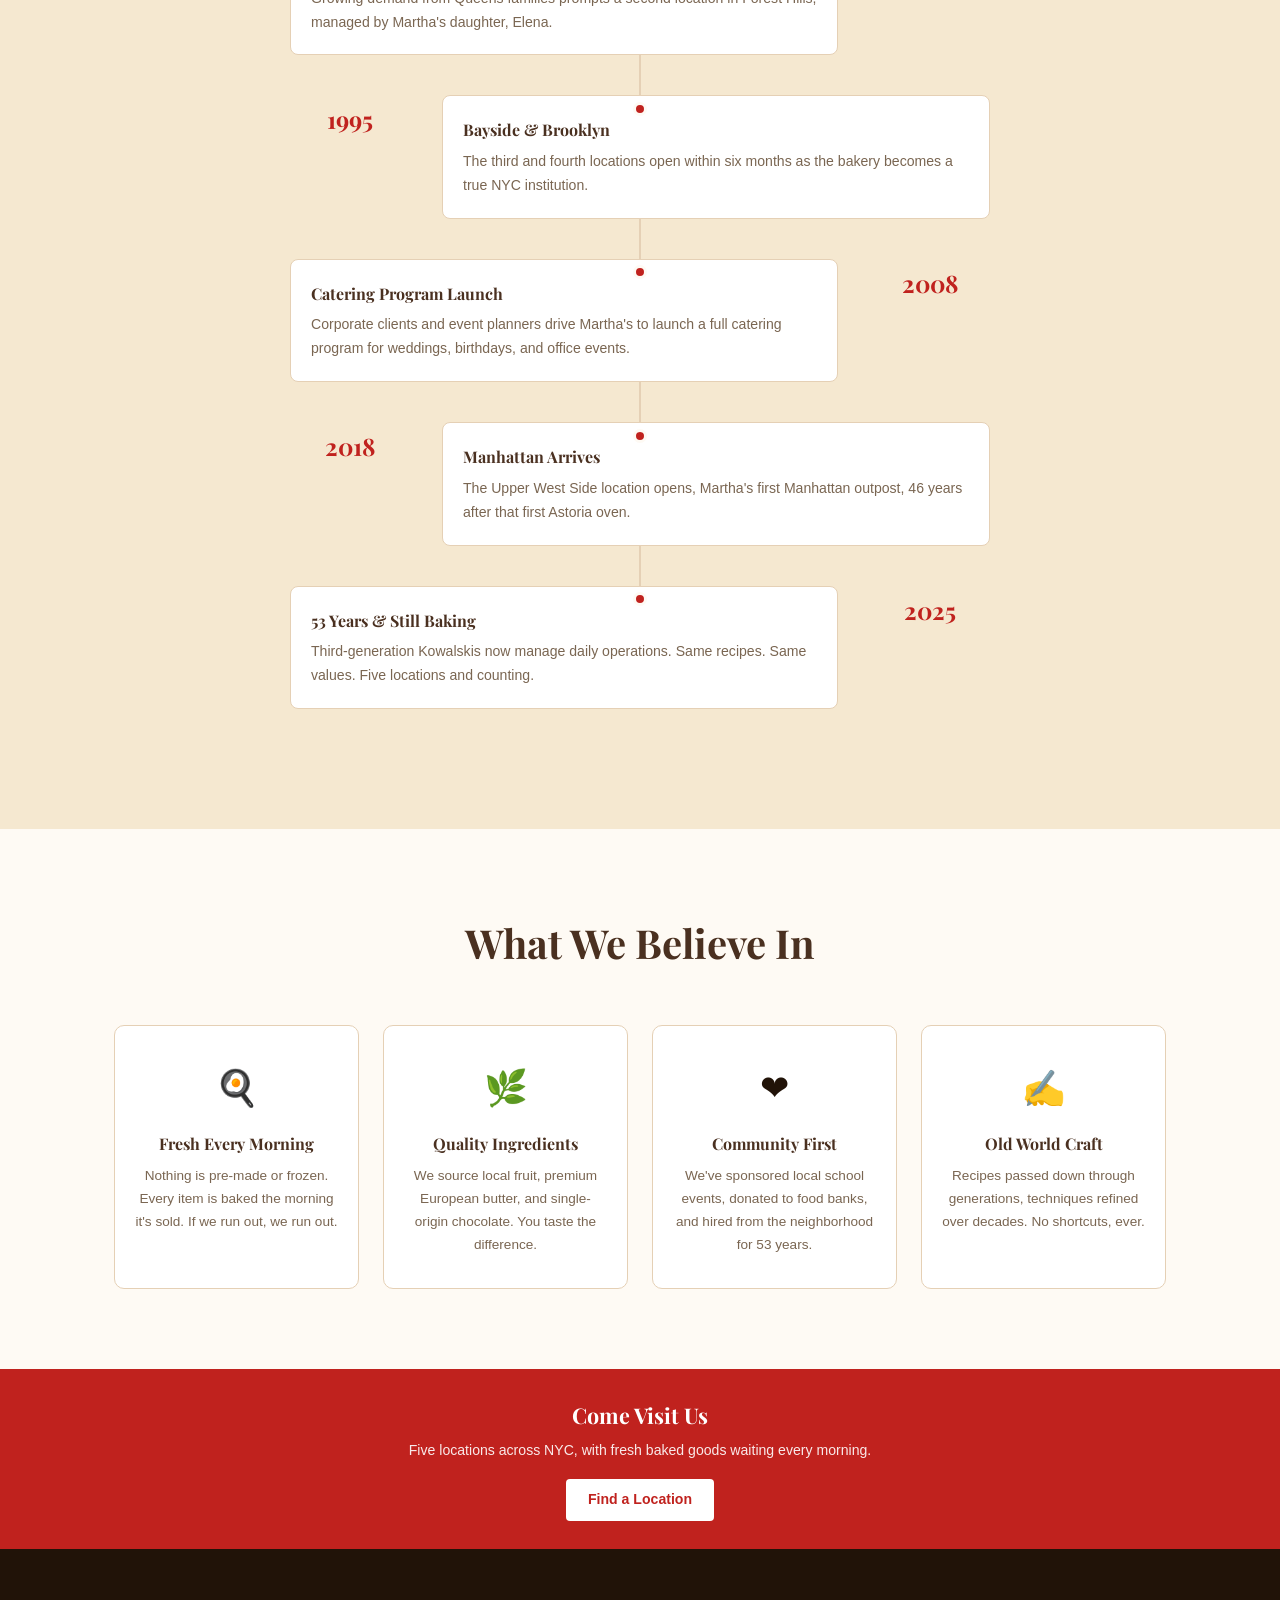
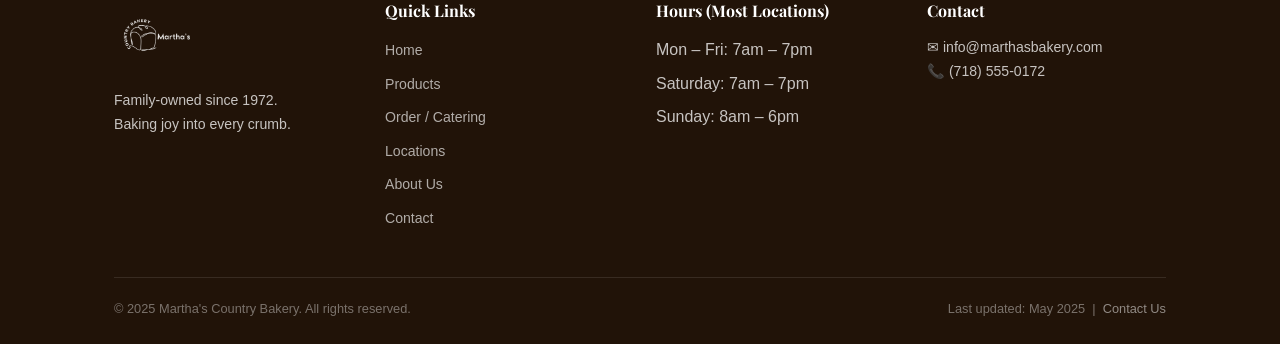
==== commit 33fa97d6: "Redesign, product images, and checklist compliance pass - Restructured header: logo left, nav right," ====
--- a/about.html
+++ b/about.html
@@ -3,7 +3,7 @@
 <head>
   <meta charset="UTF-8" />
   <meta name="viewport" content="width=device-width, initial-scale=1.0" />
-  <title>About Us &mdash; Martha's Country Bakery</title>
+  <title>About Us | Martha's Country Bakery</title>
   <link rel="stylesheet" href="css/styles.css" />
   <link rel="icon" type="image/png" href="images/favicon.png" />
 </head>
@@ -11,14 +11,15 @@
 
   <!-- HEADER -->
   <header>
+    <a href="#main-content" class="skip-nav">Skip to main content</a>
     <div class="nav-inner">
       <a href="index.html" class="logo">
-        <img src="images/logo.jpg" alt="Martha's Country Bakery logo" />
+        <img src="images/logo.png" alt="Martha's Country Bakery logo" />
       </a>
       <button class="hamburger" aria-label="Toggle navigation" aria-expanded="false">
         <span></span><span></span><span></span>
       </button>
-      <nav>
+      <nav aria-label="Main navigation">
         <ul>
           <li><a href="index.html">Home</a></li>
           <li><a href="products.html">Products</a></li>
@@ -26,13 +27,14 @@
           <li><a href="locations.html">Locations</a></li>
           <li><a href="about.html">About Us</a></li>
           <li><a href="contact.html">Contact</a></li>
+          <li><a href="order.html" class="nav-order-btn">Order ASAP</a></li>
         </ul>
       </nav>
     </div>
   </header>
 
   <!-- PAGE HERO -->
-  <div class="page-hero">
+  <div id="main-content" class="page-hero">
     <p class="breadcrumb"><a href="index.html">Home</a> &rsaquo; About Us</p>
     <h1>Our Story</h1>
     <p>53 years of baking, one family, five boroughs.</p>
@@ -42,9 +44,8 @@
   <section class="section">
     <div class="container" style="max-width:780px; text-align:center;">
       <h2 class="section-title">A Family Tradition Since 1972</h2>
-      <div class="divider"></div>
       <p style="font-size:1.05rem; color:#5a4235; line-height:1.9;">
-        Martha Kowalski opened her first bakery in Astoria, Queens with a single oven, a recipe book passed down from her grandmother in Warsaw, and a fierce belief that the best ingredients make the best pastries. Five decades later, Martha's Country Bakery is a beloved New York institution — still family-owned, still baking everything from scratch, still using the finest butter and freshest local fruit we can find.
+        Martha Kowalski opened her first bakery in Astoria, Queens with a single oven, a recipe book passed down from her grandmother in Warsaw, and a fierce belief that the best ingredients make the best pastries. Five decades later, Martha's Country Bakery is a beloved New York institution, still family-owned, still baking everything from scratch, still using the finest butter and freshest local fruit we can find.
       </p>
     </div>
   </section>
@@ -55,7 +56,7 @@
       <div style="width:100%; max-width:800px; height:320px; background:var(--border); border-radius:12px; margin:0 auto; display:flex; align-items:center; justify-content:center; font-size:4rem;" role="img" aria-label="Team photo placeholder">
         &#128104;&#8205;&#128105;&#8205;&#128103;&#8205;&#128102;
       </div>
-      <p style="margin-top:1rem; font-size:0.85rem; color:#7a6652; font-style:italic;">The Kowalski family and team — Astoria flagship, 2024.</p>
+      <p style="margin-top:1rem; font-size:0.85rem; color:#7a6652; font-style:italic;">The Kowalski family and team, Astoria flagship, 2024.</p>
     </div>
   </div>
 
@@ -63,7 +64,6 @@
   <section class="section section-alt">
     <div class="container">
       <h2 class="section-title">53 Years of History</h2>
-      <div class="divider"></div>
 
       <div class="timeline">
 
@@ -108,7 +108,7 @@
           <div class="timeline-dot"></div>
           <div class="timeline-body">
             <h3>Manhattan Arrives</h3>
-            <p>The Upper West Side location opens — Martha's first Manhattan outpost, 46 years after that first Astoria oven.</p>
+            <p>The Upper West Side location opens, Martha's first Manhattan outpost, 46 years after that first Astoria oven.</p>
           </div>
         </div>
 
@@ -129,23 +129,26 @@
   <section class="section">
     <div class="container">
       <h2 class="section-title">What We Believe In</h2>
-      <div class="divider"></div>
       <div class="values-grid">
         <div class="value-card">
+          <div class="icon" aria-hidden="true">&#127859;</div>
           <h3>Fresh Every Morning</h3>
-          <p>Nothing is pre-made or frozen. Every item is baked the morning it's sold — if we run out, we run out.</p>
-        </div>
-        <div class="value-card">
+          <p>Nothing is pre-made or frozen. Every item is baked the morning it's sold. If we run out, we run out.</p>
+        </div>
+        <div class="value-card">
+          <div class="icon" aria-hidden="true">&#127807;</div>
           <h3>Quality Ingredients</h3>
           <p>We source local fruit, premium European butter, and single-origin chocolate. You taste the difference.</p>
         </div>
         <div class="value-card">
+          <div class="icon" aria-hidden="true">&#10084;</div>
           <h3>Community First</h3>
           <p>We've sponsored local school events, donated to food banks, and hired from the neighborhood for 53 years.</p>
         </div>
         <div class="value-card">
+          <div class="icon" aria-hidden="true">&#9997;</div>
           <h3>Old World Craft</h3>
-          <p>Recipes passed down through generations, techniques refined over decades — no shortcuts, ever.</p>
+          <p>Recipes passed down through generations, techniques refined over decades. No shortcuts, ever.</p>
         </div>
       </div>
     </div>
@@ -155,7 +158,7 @@
   <section class="cta-banner">
     <div class="container">
       <h2>Come Visit Us</h2>
-      <p>Five locations across NYC — fresh baked goods waiting every morning.</p>
+      <p>Five locations across NYC, with fresh baked goods waiting every morning.</p>
       <a href="locations.html" class="btn">Find a Location</a>
     </div>
   </section>
@@ -166,7 +169,7 @@
       <div class="footer-grid">
         <div class="footer-col">
           <div class="footer-logo">
-            <img src="images/logo.jpg" alt="Martha's Country Bakery" />
+            <img src="images/logo.png" alt="Martha's Country Bakery" />
           </div>
           <p>Family-owned since 1972.<br>Baking joy into every crumb.</p>
         </div>
@@ -184,9 +187,9 @@
         <div class="footer-col">
           <h4>Hours (Most Locations)</h4>
           <ul>
-            <li><a>Mon – Fri: 7am – 7pm</a></li>
-            <li><a>Saturday: 7am – 7pm</a></li>
-            <li><a>Sunday: 8am – 6pm</a></li>
+            <li>Mon – Fri: 7am – 7pm</li>
+            <li>Saturday: 7am – 7pm</li>
+            <li>Sunday: 8am – 6pm</li>
           </ul>
         </div>
         <div class="footer-col">
--- a/css/styles.css
+++ b/css/styles.css
@@ -1,22 +1,49 @@
-@import url('https://fonts.googleapis.com/css2?family=Playfair+Display:wght@400;600;700&family=Open+Sans:wght@300;400;600&display=swap');
+@import url('https://fonts.googleapis.com/css2?family=Playfair+Display:wght@400;600;700&display=swap');
 
 /* Reset & Base */
 *, *::before, *::after { box-sizing: border-box; margin: 0; padding: 0; }
 
 :root {
-  --vanilla:    #FDF6EC;
-  --chocolate:  #3C2F2F;
-  --espresso:   #1A0F0B;
-  --red:        #C8102E;
-  --cream:      #F5E6D3;
-  --light-gray: #f9f5f0;
-  --border:     #e8d8c4;
+  --vanilla:    #FEFAF4;
+  --chocolate:  #4A3020;
+  --espresso:   #211308;
+  --red:        #C0221E;
+  --cream:      #F5E8D0;
+  --gold:       #C8921A;
+  --light-gray: #FAF5EE;
+  --border:     #E5D0B5;
 }
 
 html { scroll-behavior: smooth; }
 
+.visually-hidden {
+  position: absolute;
+  width: 1px; height: 1px;
+  padding: 0; margin: -1px;
+  overflow: hidden;
+  clip: rect(0,0,0,0);
+  white-space: nowrap;
+  border: 0;
+}
+
+/* Skip Navigation */
+.skip-nav {
+  position: absolute;
+  top: -100%;
+  left: 1rem;
+  background: var(--red);
+  color: #fff;
+  padding: 0.5rem 1rem;
+  border-radius: 0 0 4px 4px;
+  font-weight: 600;
+  font-size: 0.9rem;
+  z-index: 9999;
+  transition: top 0.15s;
+}
+.skip-nav:focus { top: 0; }
+
 body {
-  font-family: 'Open Sans', sans-serif;
+  font-family: 'Segoe UI', Arial, Helvetica, sans-serif;
   background-color: var(--vanilla);
   color: var(--espresso);
   line-height: 1.7;
@@ -41,7 +68,7 @@
   display: inline-block;
   padding: 0.75rem 1.75rem;
   border-radius: 4px;
-  font-family: 'Open Sans', sans-serif;
+  font-family: inherit;
   font-weight: 600;
   font-size: 0.95rem;
   cursor: pointer;
@@ -74,27 +101,38 @@
   display: flex;
   align-items: center;
   justify-content: space-between;
-  padding: 0.6rem 1.5rem;
-  max-width: 1100px;
+  height: 76px;
+  padding: 0 1.5rem;
+  max-width: 1200px;
   margin: 0 auto;
 }
 
-.logo img { height: 95px; width: auto; }
+.logo {
+  display: flex;
+  align-items: center;
+  flex-shrink: 0;
+}
+.logo img {
+  height: 88px;
+  width: auto;
+  margin: -6px 0;
+}
 
 nav ul {
   list-style: none;
   display: flex;
-  gap: 2rem;
+  align-items: center;
+  gap: 1.5rem;
 }
 
 nav ul li a {
   font-weight: 600;
-  font-size: 0.9rem;
+  font-size: 0.82rem;
   letter-spacing: 0.03em;
   text-transform: uppercase;
   color: var(--espresso);
   transition: color 0.2s;
-  padding-bottom: 4px;
+  padding: 0.2rem 0 0.25rem;
   border-bottom: 2px solid transparent;
 }
 
@@ -103,6 +141,25 @@
   color: var(--red);
   border-bottom-color: var(--red);
 }
+
+/* Order ASAP pill — last nav item */
+.nav-order-btn {
+  background: var(--red) !important;
+  color: #fff !important;
+  padding: 0.45rem 1.1rem !important;
+  border-radius: 4px;
+  border-bottom: none !important;
+  white-space: nowrap;
+}
+.nav-order-btn:hover {
+  background: #a50d26 !important;
+  color: #fff !important;
+  border-bottom: none !important;
+}
+
+a:visited { color: inherit; }
+nav ul li a:visited { color: var(--espresso); }
+.footer-col ul li a:visited { color: rgba(255,255,255,0.5); }
 
 /* Hamburger */
 .hamburger {
@@ -168,7 +225,7 @@
   font-size: 0.85rem;
   letter-spacing: 0.2em;
   text-transform: uppercase;
-  color: #f5c97e;
+  color: var(--gold);
   margin-bottom: 1rem;
 }
 
@@ -220,12 +277,7 @@
   margin-bottom: 3rem;
   font-size: 0.95rem;
 }
-.divider {
-  width: 60px; height: 3px;
-  background: var(--red);
-  margin: 0.75rem auto 2.5rem;
-  border-radius: 2px;
-}
+
 
 /* --- Specials Strip --- */
 .specials-strip {
@@ -238,13 +290,20 @@
   font-size: 0.9rem;
   letter-spacing: 0.05em;
 }
-.specials-strip strong { color: #f5c97e; }
+.specials-strip strong { color: var(--gold); }
 
 /* --- Location Cards --- */
 .location-grid {
   display: grid;
-  grid-template-columns: repeat(auto-fit, minmax(200px, 1fr));
-  gap: 1.5rem;
+  grid-template-columns: repeat(5, 1fr);
+  gap: 1.25rem;
+}
+
+@media (max-width: 768px) {
+  .location-grid { grid-template-columns: repeat(2, 1fr); }
+}
+@media (max-width: 480px) {
+  .location-grid { grid-template-columns: 1fr; }
 }
 
 .location-card {
@@ -276,6 +335,13 @@
   transition: box-shadow 0.2s, transform 0.2s;
 }
 .product-card:hover { box-shadow: 0 8px 24px rgba(0,0,0,0.1); transform: translateY(-4px); }
+
+img.product-img {
+  width: 100%;
+  height: 200px;
+  object-fit: cover;
+  display: block;
+}
 
 .product-img {
   width: 100%;
@@ -311,11 +377,14 @@
   font-weight: 600;
   transition: all 0.2s;
 }
-.filter-tab.active,
-.filter-tab:hover {
-  background: var(--chocolate);
-  border-color: var(--chocolate);
-  color: #fff;
+.filter-tab.active {
+  background: var(--red);
+  border-color: var(--red);
+  color: #fff;
+}
+.filter-tab:hover:not(.active) {
+  border-color: var(--red);
+  color: var(--red);
 }
 
 /* --- CTA Banner --- */
@@ -323,19 +392,21 @@
   background: var(--red);
   color: #fff;
   text-align: center;
-  padding: 4rem 1.5rem;
-}
-.cta-banner h2 { color: #fff; font-size: clamp(1.6rem, 4vw, 2.4rem); margin-bottom: 0.75rem; }
-.cta-banner p { margin-bottom: 1.75rem; opacity: 0.9; }
+  padding: 1.75rem 1.5rem;
+}
+.cta-banner h2 { color: #fff; font-size: clamp(1rem, 2.5vw, 1.35rem); margin-bottom: 0.35rem; }
+.cta-banner p { margin-bottom: 1rem; opacity: 0.9; font-size: 0.88rem; }
 .cta-banner .btn {
   background: #fff;
   color: var(--red);
+  font-size: 0.88rem;
+  padding: 0.55rem 1.4rem;
 }
 .cta-banner .btn:hover { background: var(--cream); }
 
 /* Page Hero (inner pages)  */
 .page-hero {
-  background: var(--chocolate);
+  background: var(--espresso);
   color: #fff;
   text-align: center;
   padding: 4rem 1.5rem;
@@ -347,7 +418,7 @@
   opacity: 0.65;
   margin-bottom: 0.75rem;
 }
-.breadcrumb a { color: #f5c97e; }
+.breadcrumb a { color: var(--gold); }
 
 /* Contact / Order Form  */
 .form-section { max-width: 720px; margin: 0 auto; }
@@ -370,7 +441,7 @@
   padding: 0.7rem 0.9rem;
   border: 1.5px solid var(--border);
   border-radius: 5px;
-  font-family: 'Open Sans', sans-serif;
+  font-family: inherit;
   font-size: 0.95rem;
   background: #fff;
   color: var(--espresso);
@@ -514,9 +585,13 @@
   transform: translateY(-5px);
   background: rgba(255,255,255,0.11);
 }
-.fav-card:nth-child(2) {
-  border-color: rgba(200,16,46,0.5);
-  background: rgba(200,16,46,0.08);
+
+img.fav-img {
+  width: 100%;
+  height: 200px;
+  object-fit: cover;
+  display: block;
+  border-bottom: 1px solid rgba(255,255,255,0.08);
 }
 
 .fav-img {
@@ -529,8 +604,6 @@
   background: rgba(0,0,0,0.2);
   border-bottom: 1px solid rgba(255,255,255,0.08);
 }
-.fav-card:nth-child(2) .fav-img { background: rgba(200,16,46,0.15); }
-
 .fav-info { padding: 1.4rem; }
 .fav-info h3 { color: #f5e6d3; font-size: 1.1rem; margin-bottom: 0.35rem; }
 .fav-info p  { color: rgba(245,230,211,0.65); font-size: 0.85rem; margin-bottom: 0.9rem; }
@@ -544,8 +617,6 @@
   border-radius: 20px;
   letter-spacing: 0.03em;
 }
-.fav-card:nth-child(1) .fav-badge { background: #7a4f2a; }
-.fav-card:nth-child(3) .fav-badge { background: #7a4f2a; }
 
 .favorites-cta { text-align: center; margin-top: 2.5rem; }
 .favorites-cta .btn-outline {
@@ -600,7 +671,7 @@
 .footer-col ul { list-style: none; }
 .footer-col ul li { margin-bottom: 0.4rem; }
 .footer-col ul li a { font-size: 0.88rem; color: rgba(255,255,255,0.65); transition: color 0.2s; }
-.footer-col ul li a:hover { color: #f5c97e; }
+.footer-col ul li a:hover { color: var(--gold); }
 .footer-col p { font-size: 0.88rem; }
 .footer-logo img { height: 80px; width: auto; filter: brightness(0) invert(1); opacity: 0.9; margin-bottom: 0.75rem; }
 
@@ -616,7 +687,7 @@
   color: rgba(255,255,255,0.4);
 }
 .footer-bottom a { color: rgba(255,255,255,0.5); }
-.footer-bottom a:hover { color: #f5c97e; }
+.footer-bottom a:hover { color: var(--gold); }
 
 /* --- Thank You Page --- */
 .thankyou-section {
@@ -632,10 +703,10 @@
 .thankyou-box h1 { margin-bottom: 0.75rem; }
 .thankyou-box p { color: #7a6652; margin-bottom: 2rem; }
 
-/* ========================================
-   Responsive
-   ======================================== */
+/* Responsive */
 @media (max-width: 768px) {
+  .nav-inner { height: 68px; justify-content: space-between; }
+  .logo img { height: 70px; margin: -4px 0; }
   nav ul { display: none; flex-direction: column; gap: 0; }
   nav ul.open {
     display: flex;
@@ -646,8 +717,10 @@
     border-top: 1px solid var(--border);
     padding: 1rem 1.5rem;
     box-shadow: 0 8px 20px rgba(0,0,0,0.08);
+    z-index: 200;
   }
   nav ul li a { display: block; padding: 0.6rem 0; border-bottom: none; }
+  nav ul li a.nav-order-btn { display: inline-block; margin-top: 0.5rem; }
   .hamburger { display: flex; }
   header { position: relative; }
 
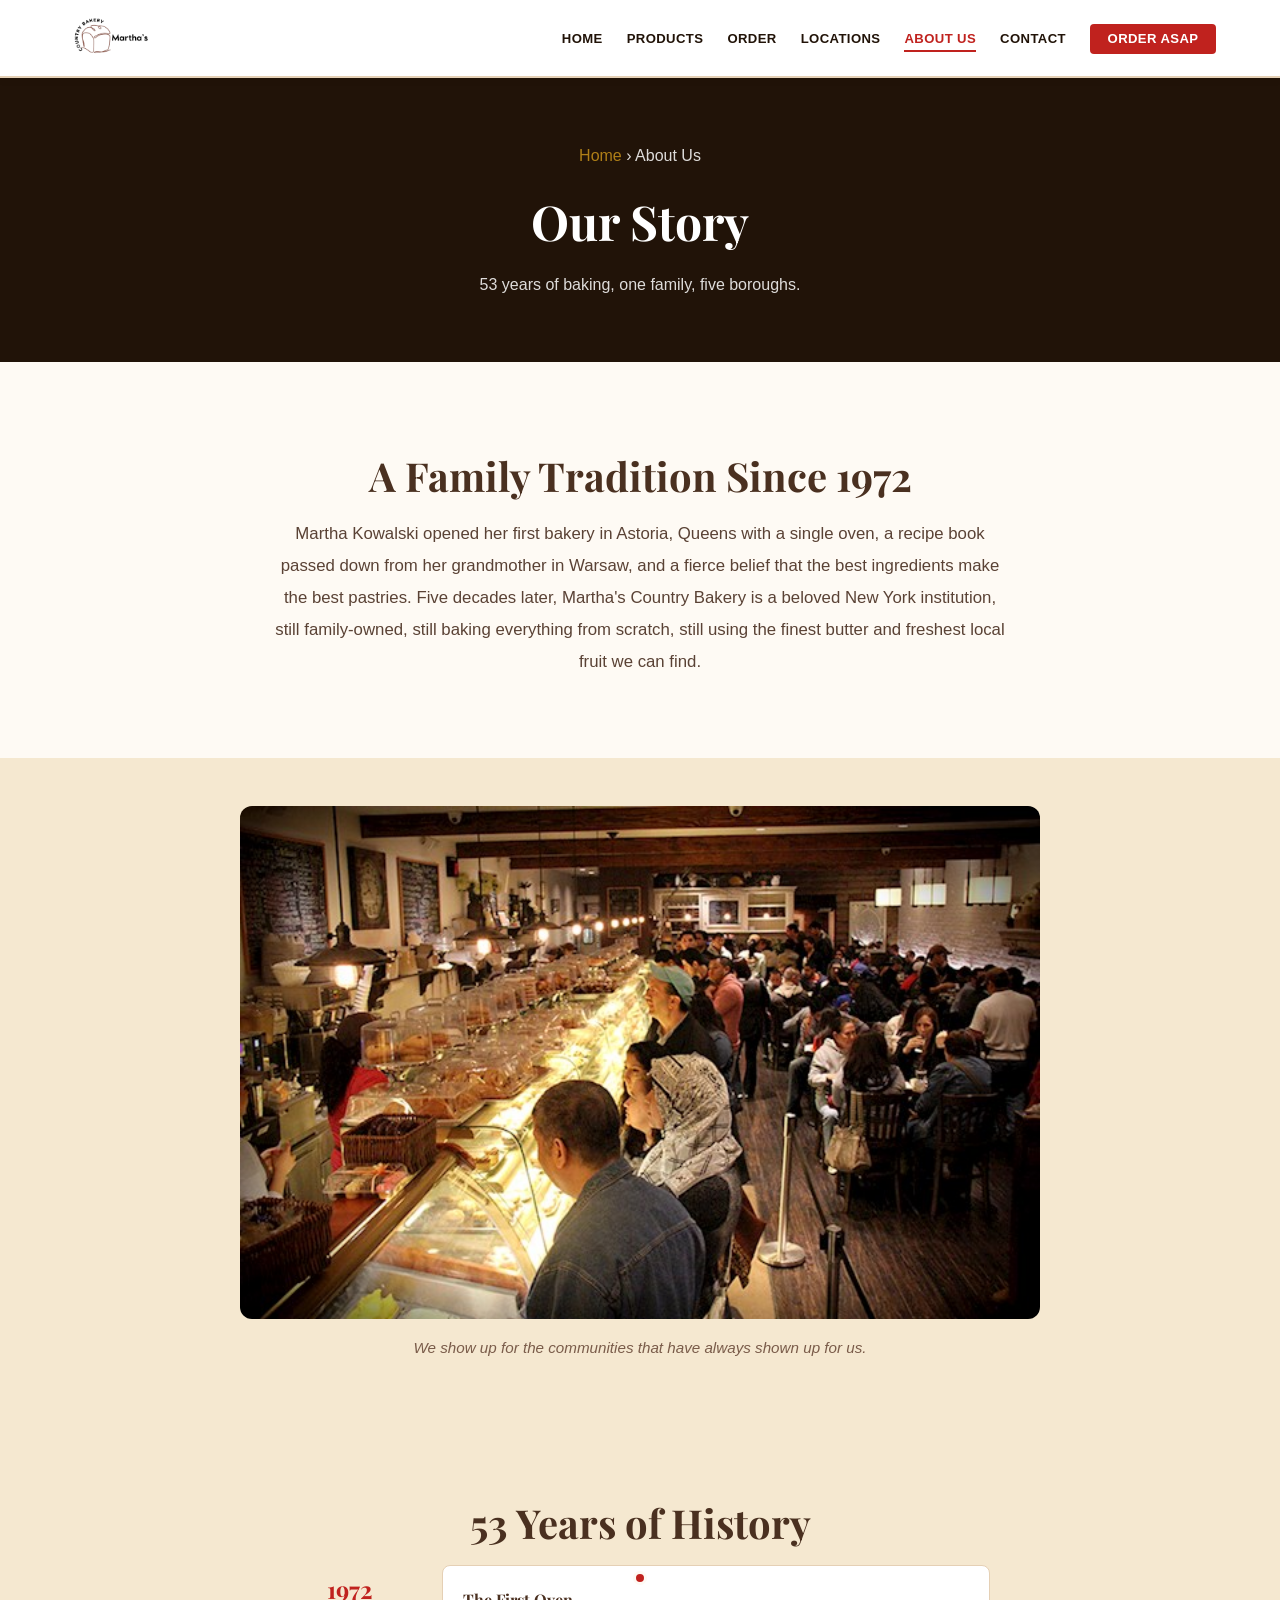
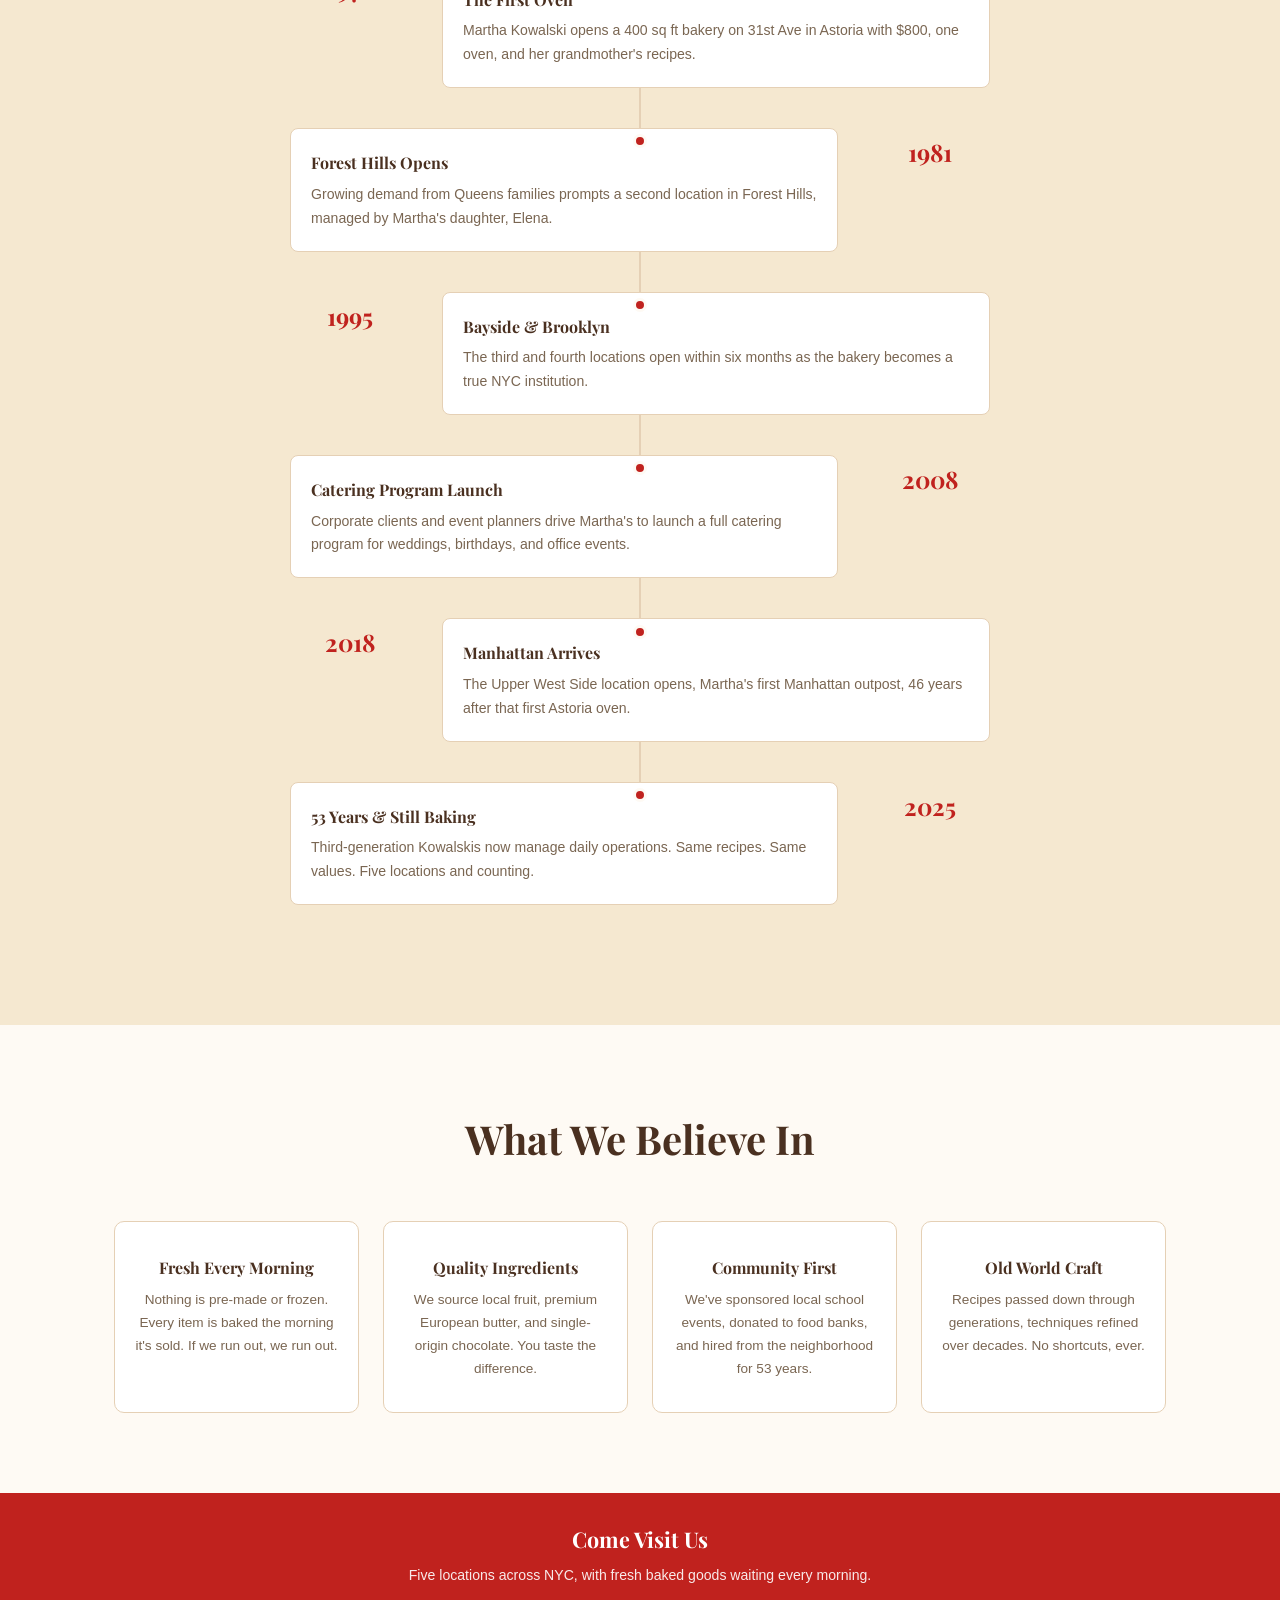
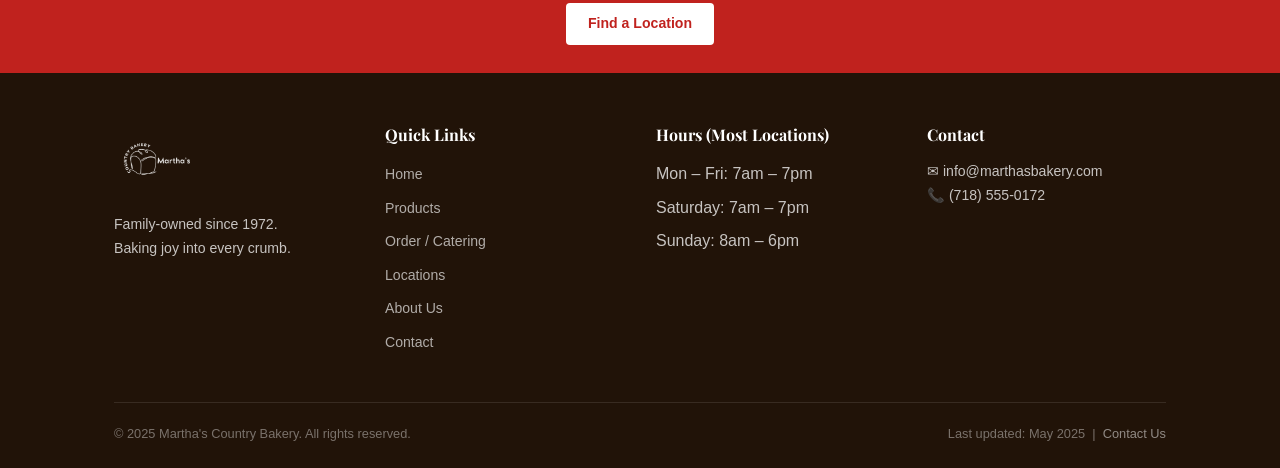
==== commit 15fcc3bf: "fix about me typo + img" ====
--- a/about.html
+++ b/about.html
@@ -50,13 +50,13 @@
     </div>
   </section>
 
-  <!-- TEAM PHOTO PLACEHOLDER -->
+  <!-- TEAM PHOTO -->
   <div style="background:var(--cream); padding:3rem 0; text-align:center;">
     <div class="container">
-      <div style="width:100%; max-width:800px; height:320px; background:var(--border); border-radius:12px; margin:0 auto; display:flex; align-items:center; justify-content:center; font-size:4rem;" role="img" aria-label="Team photo placeholder">
-        &#128104;&#8205;&#128105;&#8205;&#128103;&#8205;&#128102;
-      </div>
-      <p style="margin-top:1rem; font-size:0.85rem; color:#7a6652; font-style:italic;">The Kowalski family and team, Astoria flagship, 2024.</p>
+      <img src="images/team.jpg" alt="The Martha's Country Bakery team" style="width:100%; max-width:800px; border-radius:12px; display:block; margin:0 auto; object-fit:cover;" />
+      <p style="margin-top:1rem; font-size:0.95rem; color:#7a5c4a; font-style:italic;">
+        We show up for the communities that have always shown up for us.
+      </p>
     </div>
   </div>
 
@@ -131,22 +131,18 @@
       <h2 class="section-title">What We Believe In</h2>
       <div class="values-grid">
         <div class="value-card">
-          <div class="icon" aria-hidden="true">&#127859;</div>
           <h3>Fresh Every Morning</h3>
           <p>Nothing is pre-made or frozen. Every item is baked the morning it's sold. If we run out, we run out.</p>
         </div>
         <div class="value-card">
-          <div class="icon" aria-hidden="true">&#127807;</div>
           <h3>Quality Ingredients</h3>
           <p>We source local fruit, premium European butter, and single-origin chocolate. You taste the difference.</p>
         </div>
         <div class="value-card">
-          <div class="icon" aria-hidden="true">&#10084;</div>
           <h3>Community First</h3>
           <p>We've sponsored local school events, donated to food banks, and hired from the neighborhood for 53 years.</p>
         </div>
         <div class="value-card">
-          <div class="icon" aria-hidden="true">&#9997;</div>
           <h3>Old World Craft</h3>
           <p>Recipes passed down through generations, techniques refined over decades. No shortcuts, ever.</p>
         </div>
--- a/css/styles.css
+++ b/css/styles.css
@@ -263,7 +263,7 @@
 }
 .hero-dots button.active { background: #fff; }
 
-/* --- Section Utility --- */
+/* Section Utility  */
 .section { padding: 5rem 0; }
 .section-alt { background: var(--cream); }
 .section-title {
@@ -279,7 +279,7 @@
 }
 
 
-/* --- Specials Strip --- */
+/*  Specials Strip  */
 .specials-strip {
   background: var(--chocolate);
   color: #fff;
@@ -292,7 +292,7 @@
 }
 .specials-strip strong { color: var(--gold); }
 
-/* --- Location Cards --- */
+/*  Location Cards */
 .location-grid {
   display: grid;
   grid-template-columns: repeat(5, 1fr);
@@ -387,7 +387,7 @@
   color: var(--red);
 }
 
-/* --- CTA Banner --- */
+/* CTA Banner */
 .cta-banner {
   background: var(--red);
   color: #fff;
@@ -497,7 +497,7 @@
 .hours-table td { padding: 0.25rem 0; }
 .hours-table td:last-child { text-align: right; color: var(--espresso); font-weight: 600; }
 
-/* --- About Page --- */
+/* About Page  */
 .timeline { position: relative; max-width: 700px; margin: 0 auto; }
 .timeline::before {
   content: '';
@@ -558,7 +558,7 @@
 .value-card h3 { font-size: 1rem; margin-bottom: 0.4rem; }
 .value-card p { font-size: 0.85rem; color: #7a6652; }
 
-/* --- Customer Favorites (home page) --- */
+/* Customer Favorites (home page) */
 .favorites-section {
   background: linear-gradient(160deg, #2a1a14 0%, #3C2F2F 50%, #5c3520 100%);
   padding: 5rem 0;
@@ -632,7 +632,7 @@
   .favorites-grid { grid-template-columns: 1fr; }
 }
 
-/* --- Email Signup --- */
+/* Email Signup */
 .email-signup {
   background: var(--cream);
   padding: 3rem 1.5rem;
@@ -650,7 +650,7 @@
 }
 .signup-form input { flex: 1; min-width: 200px; }
 
-/* --- Footer --- */
+/*  Footer */
 footer {
   background: var(--espresso);
   color: rgba(255,255,255,0.75);
@@ -689,7 +689,7 @@
 .footer-bottom a { color: rgba(255,255,255,0.5); }
 .footer-bottom a:hover { color: var(--gold); }
 
-/* --- Thank You Page --- */
+/* Thank You Page  */
 .thankyou-section {
   min-height: 70vh;
   display: flex;
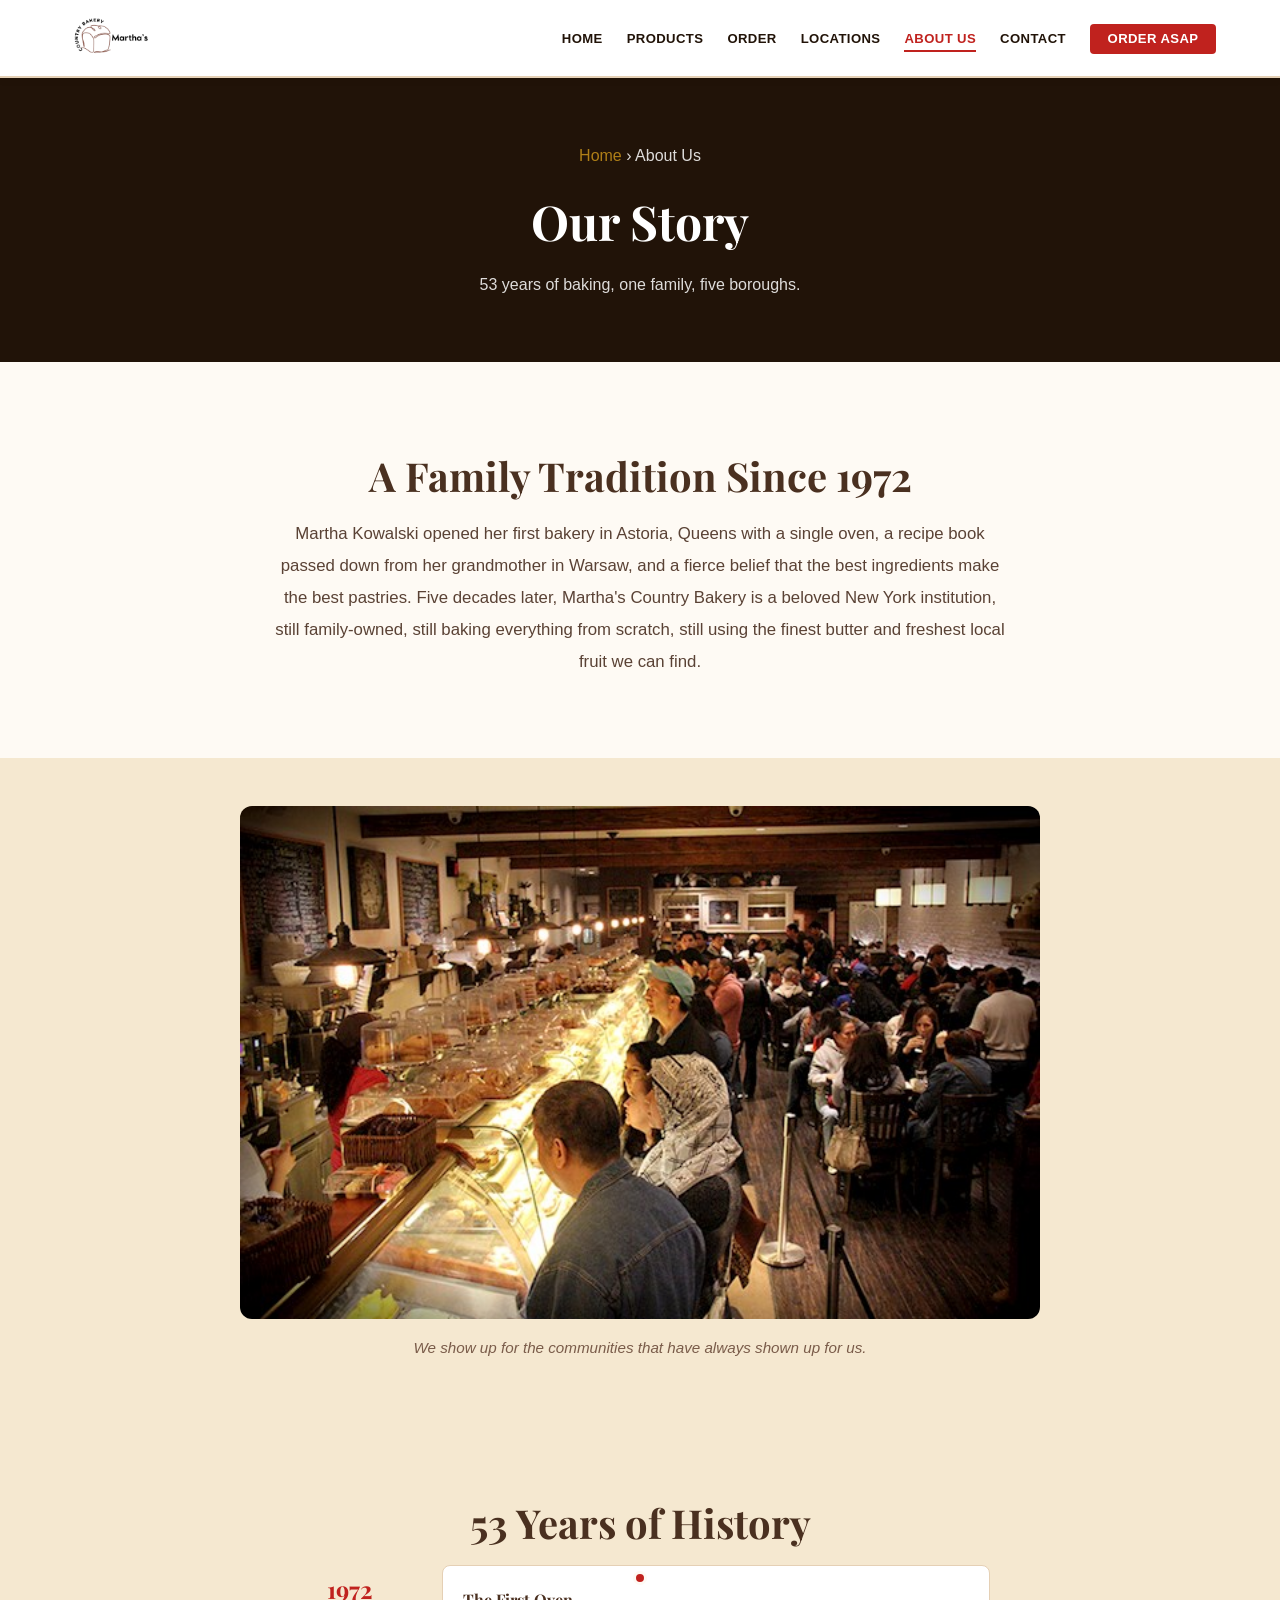
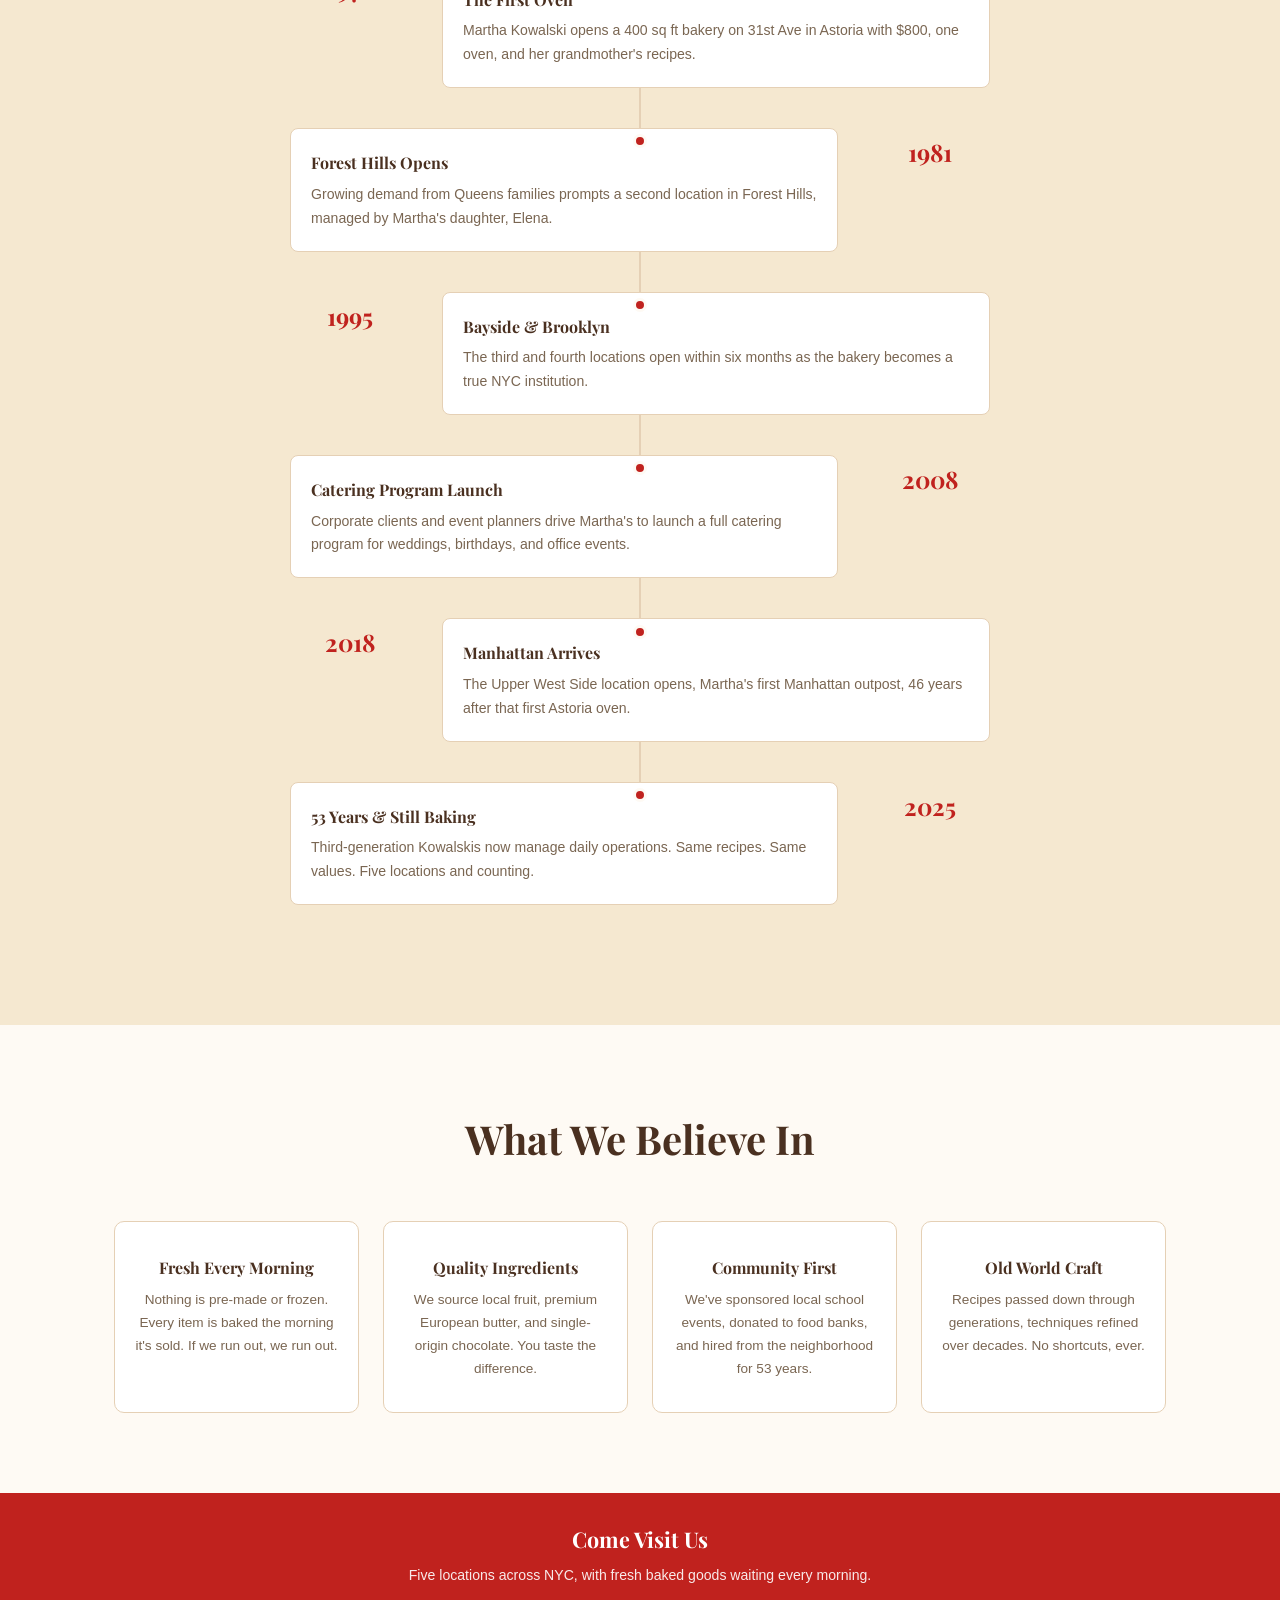
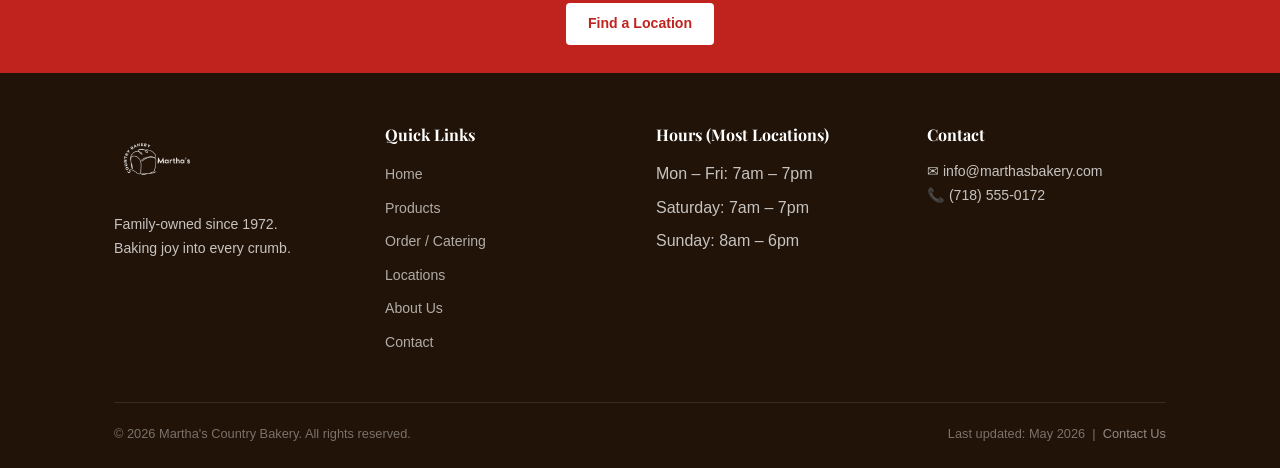
==== commit 5e400d45: "fix image names + html/css missing code" ====
--- a/about.html
+++ b/about.html
@@ -16,11 +16,11 @@
       <a href="index.html" class="logo">
         <img src="images/logo.png" alt="Martha's Country Bakery logo" />
       </a>
-      <button class="hamburger" aria-label="Toggle navigation" aria-expanded="false">
+      <button class="hamburger" type="button" aria-label="Toggle navigation" aria-expanded="false" aria-controls="site-nav">
         <span></span><span></span><span></span>
       </button>
       <nav aria-label="Main navigation">
-        <ul>
+        <ul id="site-nav">
           <li><a href="index.html">Home</a></li>
           <li><a href="products.html">Products</a></li>
           <li><a href="order.html">Order</a></li>
@@ -34,7 +34,8 @@
   </header>
 
   <!-- PAGE HERO -->
-  <div id="main-content" class="page-hero">
+  <main id="main-content" class="main-content" tabindex="-1">
+  <div class="page-hero">
     <p class="breadcrumb"><a href="index.html">Home</a> &rsaquo; About Us</p>
     <h1>Our Story</h1>
     <p>53 years of baking, one family, five boroughs.</p>
@@ -42,19 +43,19 @@
 
   <!-- INTRO -->
   <section class="section">
-    <div class="container" style="max-width:780px; text-align:center;">
+    <div class="container narrow-copy">
       <h2 class="section-title">A Family Tradition Since 1972</h2>
-      <p style="font-size:1.05rem; color:#5a4235; line-height:1.9;">
+      <p class="lead-copy">
         Martha Kowalski opened her first bakery in Astoria, Queens with a single oven, a recipe book passed down from her grandmother in Warsaw, and a fierce belief that the best ingredients make the best pastries. Five decades later, Martha's Country Bakery is a beloved New York institution, still family-owned, still baking everything from scratch, still using the finest butter and freshest local fruit we can find.
       </p>
     </div>
   </section>
 
   <!-- TEAM PHOTO -->
-  <div style="background:var(--cream); padding:3rem 0; text-align:center;">
-    <div class="container">
-      <img src="images/team.jpg" alt="The Martha's Country Bakery team" style="width:100%; max-width:800px; border-radius:12px; display:block; margin:0 auto; object-fit:cover;" />
-      <p style="margin-top:1rem; font-size:0.95rem; color:#7a5c4a; font-style:italic;">
+  <div class="team-section">
+    <div class="container">
+      <img src="images/team.jpg" alt="The Martha's Country Bakery team" class="team-photo" />
+      <p class="team-caption">
         We show up for the communities that have always shown up for us.
       </p>
     </div>
@@ -158,6 +159,7 @@
       <a href="locations.html" class="btn">Find a Location</a>
     </div>
   </section>
+  </main>
 
   <!-- FOOTER -->
   <footer>
@@ -195,8 +197,8 @@
         </div>
       </div>
       <div class="footer-bottom">
-        <p>&copy; 2025 Martha's Country Bakery. All rights reserved.</p>
-        <p>Last updated: May 2025 &nbsp;|&nbsp; <a href="contact.html">Contact Us</a></p>
+        <p>&copy; 2026 Martha's Country Bakery. All rights reserved.</p>
+        <p>Last updated: May 2026 &nbsp;|&nbsp; <a href="contact.html">Contact Us</a></p>
       </div>
     </div>
   </footer>
--- a/css/styles.css
+++ b/css/styles.css
@@ -79,6 +79,7 @@
   background: var(--red);
   color: #fff;
 }
+.btn-primary:visited { color: #fff; }
 .btn-primary:hover { background: #a50d26; transform: translateY(-1px); }
 .btn-outline {
   background: transparent;
@@ -86,6 +87,14 @@
   color: var(--chocolate);
 }
 .btn-outline:hover { background: var(--chocolate); color: #fff; }
+.btn-outline-light {
+  color: #fff;
+  border-color: #fff;
+}
+.btn-outline-light:hover {
+  background: rgba(255,255,255,0.12);
+  color: #fff;
+}
 
 /* Header / Nav */
 header {
@@ -137,7 +146,8 @@
 }
 
 nav ul li a:hover,
-nav ul li a.active {
+nav ul li a.active,
+nav ul li a[aria-current="page"] {
   color: var(--red);
   border-bottom-color: var(--red);
 }
@@ -157,9 +167,12 @@
   border-bottom: none !important;
 }
 
-a:visited { color: inherit; }
+a:visited { color: #7a4a2a; }
 nav ul li a:visited { color: var(--espresso); }
 .footer-col ul li a:visited { color: rgba(255,255,255,0.5); }
+.btn:visited,
+.btn-primary:visited { color: #fff; }
+.contact-link:visited { color: #a0391a; }
 
 /* Hamburger */
 .hamburger {
@@ -206,6 +219,9 @@
 .hero-slide.active { opacity: 1; }
 
 .hero-slide { background-color: var(--chocolate); }
+.hero-slide-menu-1 { background-image: url('../images/hero-menu1.jpg'); }
+.hero-slide-menu-2 { background-image: url('../images/hero-menu.jpg'); }
+.hero-slide-menu-3 { background-image: url('../images/hero-menu2.jpg'); }
 
 .hero-overlay {
   position: absolute;
@@ -261,7 +277,8 @@
   cursor: pointer;
   transition: background 0.2s;
 }
-.hero-dots button.active { background: #fff; }
+.hero-dots button.active,
+.hero-dots button[aria-current="true"] { background: #fff; }
 
 /* Section Utility  */
 .section { padding: 5rem 0; }
@@ -336,22 +353,15 @@
 }
 .product-card:hover { box-shadow: 0 8px 24px rgba(0,0,0,0.1); transform: translateY(-4px); }
 
-img.product-img {
-  width: 100%;
-  height: 200px;
-  object-fit: cover;
-  display: block;
-}
-
 .product-img {
   width: 100%;
-  height: 200px;
-  object-fit: cover;
+  height: 220px;
+  object-fit: contain;
+  object-position: center;
   background: var(--cream);
-  display: flex;
-  align-items: center;
-  justify-content: center;
-  font-size: 3rem;
+  display: block;
+  padding: 0.5rem;
+  box-sizing: border-box;
 }
 
 .product-info { padding: 1.25rem; }
@@ -386,6 +396,17 @@
   border-color: var(--red);
   color: var(--red);
 }
+.filter-tab:focus-visible,
+.hero-dots button:focus-visible,
+.hamburger:focus-visible,
+.btn:focus-visible,
+a:focus-visible,
+input:focus-visible,
+select:focus-visible,
+textarea:focus-visible {
+  outline: 3px solid var(--gold);
+  outline-offset: 3px;
+}
 
 /* CTA Banner */
 .cta-banner {
@@ -422,6 +443,16 @@
 
 /* Contact / Order Form  */
 .form-section { max-width: 720px; margin: 0 auto; }
+.form-section-wide { max-width: none; }
+.section-title-left { text-align: left; }
+.section-subheading {
+  margin-bottom: 1rem;
+  font-size: 1.1rem;
+}
+.section-subheading-spaced {
+  margin: 2rem 0 1rem;
+  font-size: 1.1rem;
+}
 
 .form-grid {
   display: grid;
@@ -452,6 +483,11 @@
   border-color: var(--chocolate);
 }
 input.error, select.error, textarea.error { border-color: var(--red); }
+input[aria-invalid="true"],
+select[aria-invalid="true"],
+textarea[aria-invalid="true"] {
+  border-color: var(--red);
+}
 
 .error-msg {
   font-size: 0.78rem;
@@ -463,6 +499,16 @@
 textarea { resize: vertical; min-height: 120px; }
 
 .form-submit { text-align: center; margin-top: 1.75rem; }
+.form-submit-left { text-align: left; }
+.form-button-large {
+  font-size: 1rem;
+  padding: 0.9rem 2.5rem;
+}
+.form-note {
+  margin-top: 0.75rem;
+  font-size: 0.82rem;
+  color: #7a6652;
+}
 
 /* Locations Page  */
 .location-detail-grid {
@@ -482,17 +528,16 @@
   height: 220px;
   border: 0;
   display: block;
-
-
-
-
-
-
   border-bottom: 1px solid var(--border);
 }
 .location-detail-info { padding: 1.5rem; }
 .location-detail-info h3 { margin-bottom: 0.5rem; }
 .location-detail-info p { font-size: 0.9rem; color: #7a6652; margin-bottom: 0.25rem; }
+.hours-table th {
+  padding: 0.25rem 0;
+  text-align: left;
+  color: var(--espresso);
+}
 .hours-table { width: 100%; margin-top: 0.75rem; font-size: 0.85rem; border-collapse: collapse; }
 .hours-table td { padding: 0.25rem 0; }
 .hours-table td:last-child { text-align: right; color: var(--espresso); font-weight: 600; }
@@ -586,22 +631,15 @@
   background: rgba(255,255,255,0.11);
 }
 
-img.fav-img {
-  width: 100%;
-  height: 200px;
-  object-fit: cover;
-  display: block;
-  border-bottom: 1px solid rgba(255,255,255,0.08);
-}
-
 .fav-img {
   width: 100%;
-  height: 200px;
-  display: flex;
-  align-items: center;
-  justify-content: center;
-  font-size: 4rem;
+  height: 220px;
+  object-fit: contain;
+  object-position: center;
   background: rgba(0,0,0,0.2);
+  display: block;
+  padding: 0.5rem;
+  box-sizing: border-box;
   border-bottom: 1px solid rgba(255,255,255,0.08);
 }
 .fav-info { padding: 1.4rem; }
@@ -649,6 +687,118 @@
   justify-content: center;
 }
 .signup-form input { flex: 1; min-width: 200px; }
+.signup-message {
+  margin-top: 1rem;
+  color: var(--chocolate);
+  font-weight: 600;
+}
+
+.main-content {
+  display: block;
+}
+
+.narrow-copy {
+  max-width: 780px;
+  text-align: center;
+}
+
+.lead-copy {
+  font-size: 1.05rem;
+  color: #5a4235;
+  line-height: 1.9;
+}
+
+.team-section {
+  background: var(--cream);
+  padding: 3rem 0;
+  text-align: center;
+}
+
+.team-photo {
+  width: 100%;
+  max-width: 800px;
+  border-radius: 12px;
+  margin: 0 auto;
+  object-fit: cover;
+}
+
+.team-caption {
+  margin-top: 1rem;
+  font-size: 0.95rem;
+  color: #7a5c4a;
+  font-style: italic;
+}
+
+.contact-two-col {
+  display: grid;
+  grid-template-columns: 1fr 1fr;
+  gap: 4rem;
+  align-items: start;
+}
+
+.contact-heading {
+  font-size: 1.6rem;
+  margin-bottom: 1.5rem;
+}
+
+.contact-stack {
+  display: flex;
+  flex-direction: column;
+  gap: 1.5rem;
+}
+
+.contact-stack h3 {
+  font-size: 1rem;
+  margin-bottom: 0.3rem;
+}
+
+.contact-link {
+  color: var(--red);
+}
+
+.contact-cta-link {
+  color: var(--chocolate);
+  font-weight: 600;
+  text-decoration: underline;
+}
+
+.info-card {
+  margin-top: 2.5rem;
+  background: var(--cream);
+  border-radius: 10px;
+  padding: 1.5rem;
+  border: 1px solid var(--border);
+}
+
+.info-card h3 {
+  font-size: 1rem;
+  margin-bottom: 0.5rem;
+}
+
+.info-card p,
+.info-card-text {
+  font-size: 0.88rem;
+  color: #7a6652;
+}
+
+.thankyou-actions {
+  display: flex;
+  gap: 1rem;
+  justify-content: center;
+  flex-wrap: wrap;
+}
+
+.footer-social {
+  margin-top: 0.5rem;
+}
+
+.footer-social-list {
+  list-style: none;
+  display: flex;
+  flex-wrap: wrap;
+  gap: 0.5rem;
+  padding: 0;
+}
 
 /*  Footer */
 footer {
